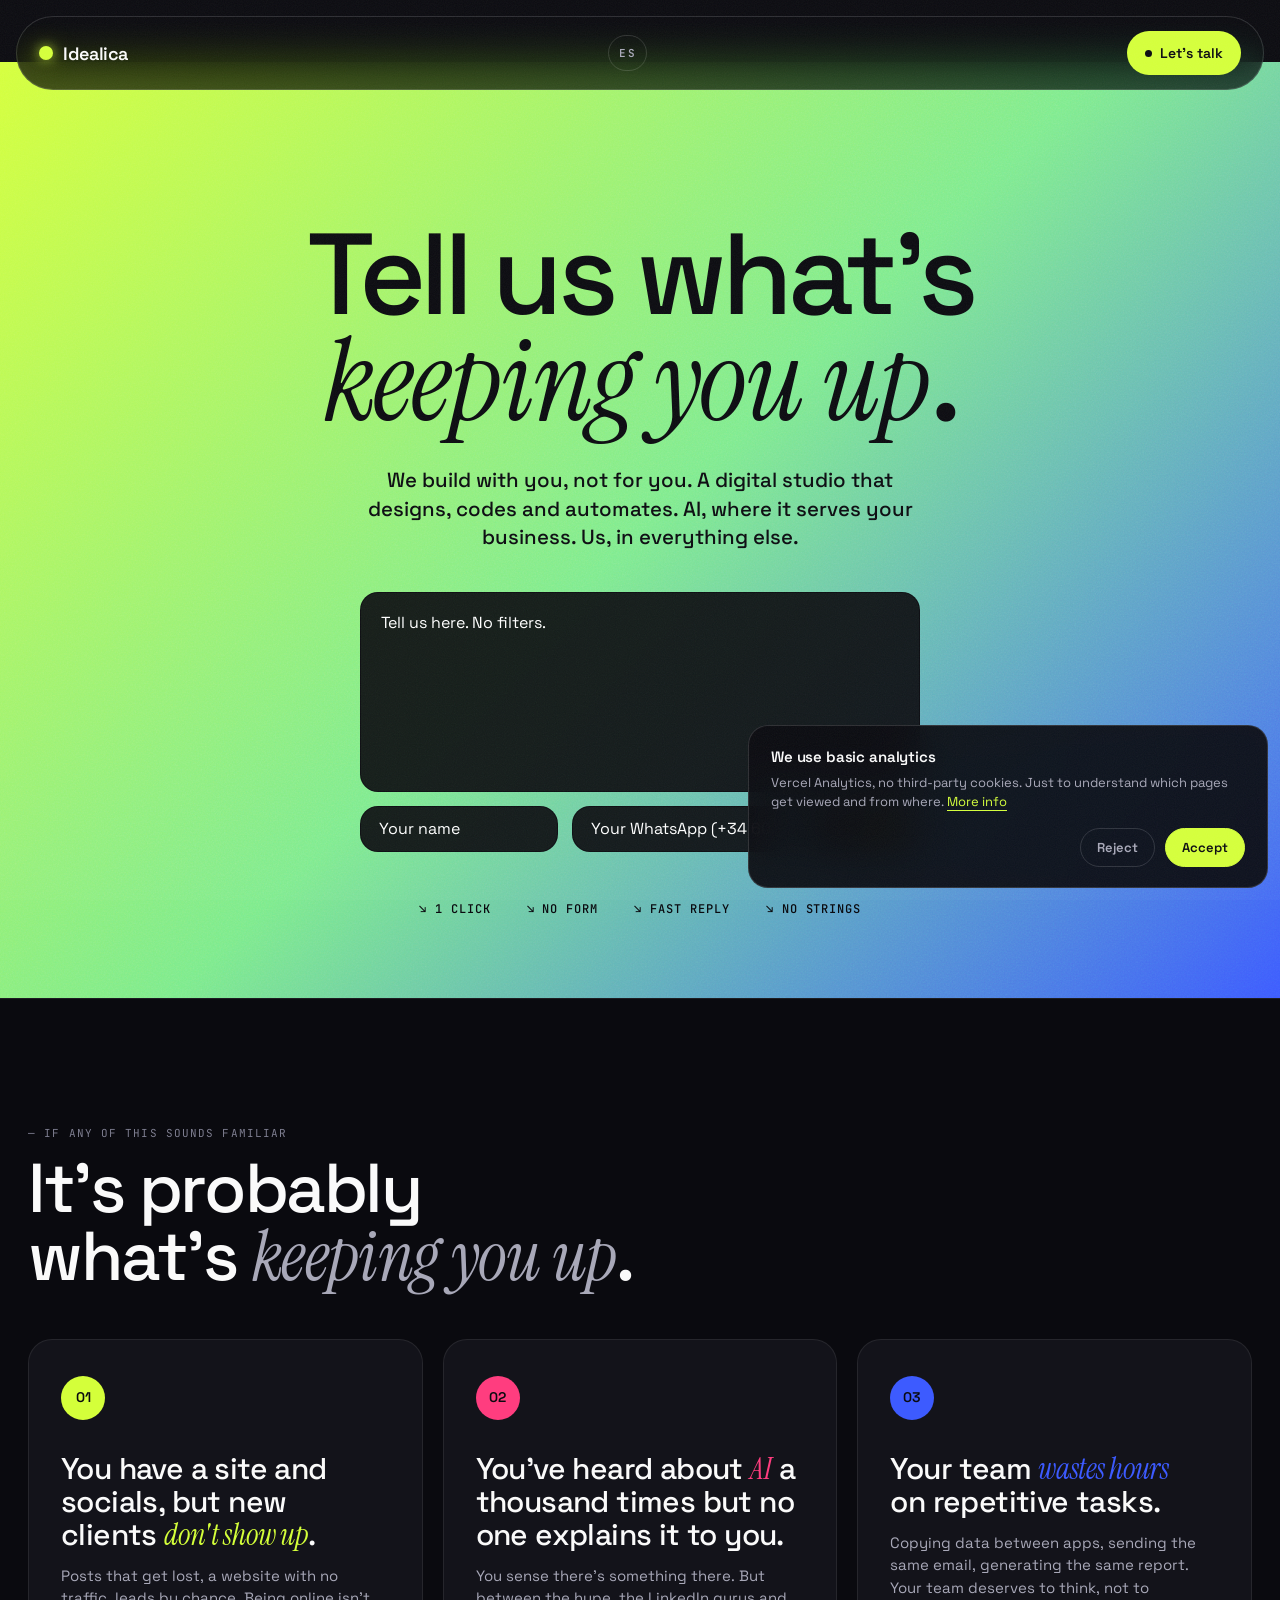
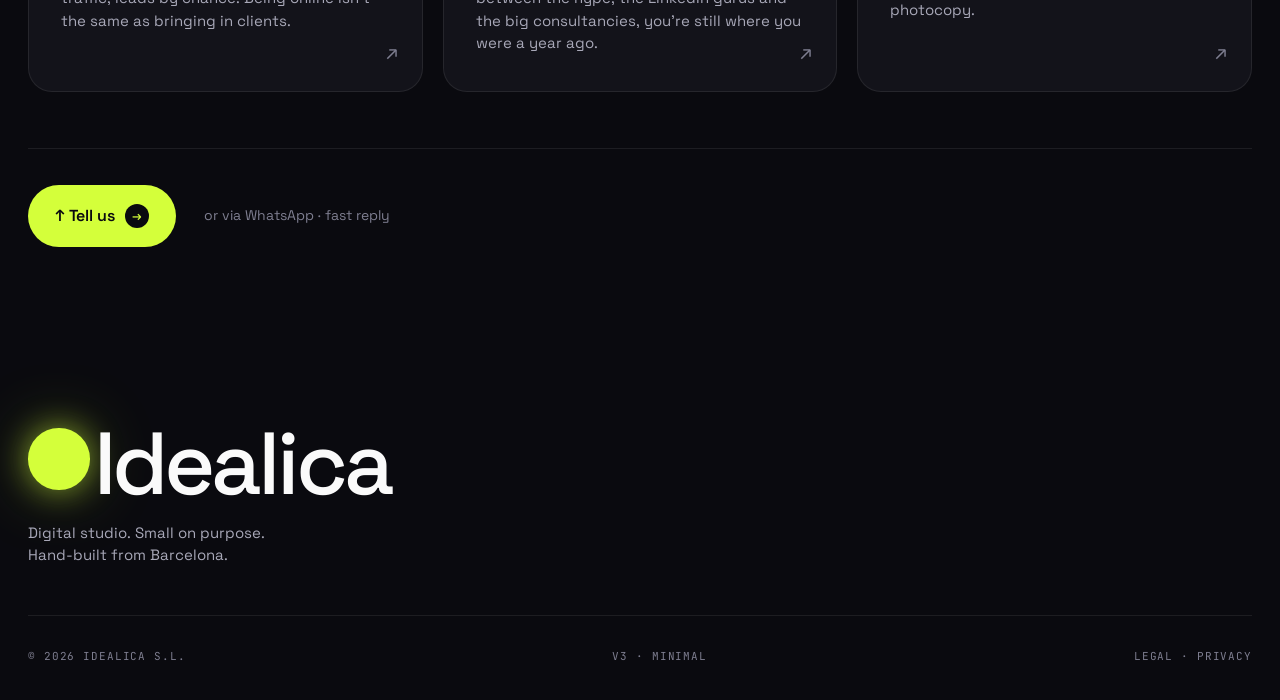
==== index.html @ 9f4d0621 "Pain cards flood with scroll; strip footer to brand only Pains - New IntersectionObserver in main.js" ====
<!doctype html>
<html lang="es">
<head>
<meta charset="utf-8" />
<meta name="viewport" content="width=device-width, initial-scale=1" />
<script>
/* Auto-redirect to /en.html if device language isn't Spanish.
   Respects user choice (localStorage) and ?lang= override. */
(function(){
  try{
    if(new URL(location.href).searchParams.has('lang')) return;
    if(localStorage.getItem('idealica-lang')) return;
    var lang=(navigator.language||'es').slice(0,2).toLowerCase();
    if(lang!=='es') location.replace('/en.html');
  }catch(e){}
})();
</script>
<title>Idealica — Estudio digital en Barcelona</title>
<meta name="description" content="Cuéntanos qué te quita el sueño. Estudio digital en Barcelona. Respuesta rápida, sin compromiso." />
<link rel="canonical" href="https://idealica.vercel.app/" />
<link rel="alternate" hreflang="es" href="https://idealica.vercel.app/" />
<link rel="alternate" hreflang="en" href="https://idealica.vercel.app/en.html" />
<link rel="alternate" hreflang="x-default" href="https://idealica.vercel.app/" />

<!-- Open Graph -->
<meta property="og:title" content="Idealica — Estudio digital en Barcelona" />
<meta property="og:description" content="Cuéntanos qué te quita el sueño. Respuesta rápida, sin compromiso." />
<meta property="og:url" content="https://idealica.vercel.app/" />
<meta property="og:type" content="website" />
<meta property="og:image" content="https://idealica.vercel.app/og.svg" />
<meta property="og:locale" content="es_ES" />
<meta property="og:site_name" content="Idealica" />

<!-- Twitter Card -->
<meta name="twitter:card" content="summary_large_image" />
<meta name="twitter:title" content="Idealica — Estudio digital en Barcelona" />
<meta name="twitter:description" content="Cuéntanos qué te quita el sueño. Respuesta rápida, sin compromiso." />
<meta name="twitter:image" content="https://idealica.vercel.app/og.svg" />

<!-- Structured data -->
<script type="application/ld+json">
{
  "@context": "https://schema.org",
  "@type": ["Organization", "LocalBusiness"],
  "name": "Idealica",
  "url": "https://idealica.vercel.app",
  "email": "hola@idealica.com",
  "logo": "https://idealica.vercel.app/og.svg",
  "image": "https://idealica.vercel.app/og.svg",
  "description": "Estudio digital. Webs, IA y automatización para PYMEs en 2–3 semanas, con precio cerrado.",
  "priceRange": "€€€",
  "address": {
    "@type": "PostalAddress",
    "streetAddress": "C. Verdi 32",
    "addressLocality": "Barcelona",
    "addressRegion": "Catalunya",
    "addressCountry": "ES"
  },
  "areaServed": ["ES", "EU", "Remote"],
  "openingHours": "Mo-Fr 09:00-18:00"
}
</script>

<link rel="preconnect" href="https://fonts.googleapis.com" />
<link rel="preconnect" href="https://fonts.gstatic.com" crossorigin />
<link href="https://fonts.googleapis.com/css2?family=Instrument+Serif:ital@0;1&family=Space+Grotesk:wght@400;500;600;700&family=JetBrains+Mono:wght@400;500&display=swap" rel="stylesheet" />
<link rel="stylesheet" href="styles.css?v=5" />
</head>
<body class="page-min">

<a class="skip-link" href="#contenido">Saltar al contenido</a>

<nav class="nav">
  <div class="nav-inner">
    <a class="brand" href="#"><span class="star"></span>Idealica</a>
    <a class="lang-switch" href="/en.html" hreflang="en" aria-label="Switch to English">EN</a>
    <!-- TODO: replace 34000000000 with your real WhatsApp number (digits only, country code first) -->
    <a class="nav-cta" href="https://wa.me/34000000000?text=Hola%20Idealica%2C%20me%20gustar%C3%ADa%20hablar%20de%20un%20proyecto." target="_blank" rel="noopener"><span class="dot"></span>Hablemos</a>
  </div>
</nav>

<main id="contenido" tabindex="-1">

  <!-- ========= BRIGHT HERO (full viewport, the only thing you need to see) ========= -->
  <section class="final is-hero">
    <div class="final-card">
      <div class="final-inner">
        <div class="hero-stack" data-hero-stack>
          <div class="hero-view form-view" data-view="form">
            <h1>
              Cuéntanos qué<br/>
              te <span class="serif">quita el sueño</span>.
            </h1>
            <p>Construimos contigo, no para ti. Un estudio digital que diseña, programa y automatiza. La IA, donde sirve a tu negocio. Nosotros, en todo lo demás.</p>
            <form class="qa-form hero-form" id="form-cuentanoslo" data-msg-form novalidate>
              <label class="visually-hidden" for="msg-text">Tu mensaje</label>
              <textarea id="msg-text" name="message" rows="5" placeholder="Cuéntanoslo aquí. Sin filtros." required></textarea>
              <div class="qa-form-row">
                <label class="visually-hidden" for="msg-name">Tu nombre</label>
                <input id="msg-name" name="name" type="text" placeholder="Tu nombre" required autocomplete="name" />
                <label class="visually-hidden" for="msg-phone">Tu WhatsApp</label>
                <input id="msg-phone" name="phone" type="tel" placeholder="Tu WhatsApp (+34 600 000 000)" required autocomplete="tel" inputmode="tel" />
                <button type="submit" class="btn btn-primary qa-btn">Enviar<span class="arr">→</span></button>
              </div>
              <p class="qa-form-success" hidden role="status" aria-live="polite"></p>
            </form>
            <div class="final-meta">
              <span>↘ 1 click</span>
              <span>↘ sin formulario</span>
              <span>↘ respuesta rápida</span>
              <span>↘ sin compromiso</span>
            </div>
          </div>

          <div class="hero-view success-view" data-view="success" aria-hidden="true">
            <h1 class="success-h1">
              <span class="success-bang">¡Recibido!</span><br/>
              Estamos en ello.<br/>
              Te contactaremos por <span class="serif">WhatsApp</span>.
            </h1>
            <button type="button" class="btn btn-primary success-btn" data-reset-form>
              Enviar otro problema o idea<span class="arr">→</span>
            </button>
          </div>
        </div>
      </div>
    </div>
  </section>

  <!-- ========= 3 DOLORES (dark, opcional para quien scrollee) ========= -->
  <section class="qa" id="dolores">
    <div class="container">
      <div class="qa-head">
        <span class="qa-eyebrow">Si esto te suena</span>
        <h2 class="qa-title">Probablemente es lo que <span class="serif">te quita el sueño</span>.</h2>
      </div>

      <div class="pains-grid">
        <div class="pain c1">
          <div class="pain-num">01</div>
          <h3>Tienes web y redes, pero los clientes <span class="serif">no aparecen</span>.</h3>
          <p>Posts que se pierden, web sin tráfico, leads por casualidad. Posicionarse no es publicar — es aparecer donde te buscan.</p>
          <span class="arrow-bg" aria-hidden="true">↗</span>
        </div>
        <div class="pain c2">
          <div class="pain-num">02</div>
          <h3>Has oído mil veces lo de la <span class="serif">IA</span> pero nadie te lo explica.</h3>
          <p>Sabes que algo hay ahí. Pero entre el hype, los gurús de LinkedIn y las consultoras grandes, sigues igual que hace un año.</p>
          <span class="arrow-bg" aria-hidden="true">↗</span>
        </div>
        <div class="pain c3">
          <div class="pain-num">03</div>
          <h3>Tu equipo <span class="serif">pierde horas</span> en tareas repetitivas.</h3>
          <p>Copiar datos entre apps, mandar el mismo mail, generar el mismo informe. Tu equipo merece pensar, no fotocopiar.</p>
          <span class="arrow-bg" aria-hidden="true">↗</span>
        </div>
      </div>

      <div class="qa-foot">
        <a href="#form-cuentanoslo" class="btn btn-primary qa-btn">↑ Cuéntanoslo<span class="arr">→</span></a>
        <span class="qa-note">o por WhatsApp · respuesta rápida</span>
      </div>
    </div>
  </section>

</main>

<footer>
  <div class="container">
    <div class="footer-min">
      <div class="footer-brand-block">
        <div class="foot-brand"><span class="star"></span>Idealica</div>
        <p class="foot-tag">Estudio digital. Pequeño a propósito. Hecho a mano desde Barcelona.</p>
      </div>
    </div>
    <div class="foot-bot">
      <span>© 2026 Idealica S.L.</span>
      <span>v3 · minimal</span>
      <span><a href="#" style="color:inherit">Aviso legal</a> · <a href="#" style="color:inherit">Privacidad</a></span>
    </div>
  </div>
</footer>

<div class="cookie-banner" data-cookie-banner role="dialog" aria-labelledby="cookie-title" aria-describedby="cookie-desc" hidden>
  <div class="cookie-inner">
    <p id="cookie-title" class="cookie-title">Usamos analíticas básicas</p>
    <p id="cookie-desc" class="cookie-desc">Vercel Analytics, sin cookies de terceros. Solo para entender qué páginas se ven y desde dónde. <a href="#" data-cookie-more>Más info</a></p>
    <div class="cookie-actions">
      <button type="button" class="btn-cookie ghost" data-cookie-reject>Rechazar</button>
      <button type="button" class="btn-cookie primary" data-cookie-accept>Aceptar</button>
    </div>
  </div>
</div>

<script defer src="/_vercel/insights/script.js" data-analytics></script>
<script defer src="main.js?v=4"></script>
</body>
</html>
---- styles.css ----
:root{
  --bg:#0A0A0F;
  --bg-2:#13131A;
  --bg-3:#1B1B26;
  --ink:#FAFAFA;
  --ink-2:#A8A8B8;
  --ink-3:#7E7E90;
  --line:rgba(255,255,255,.08);
  --line-2:rgba(255,255,255,.14);
  --lime:#D4FF3A;
  --magenta:#FF3D7F;
  --cobalt:#3D5BFF;
  --orange:#FF6B1A;
  --violet:#9B5DFF;
}
*{box-sizing:border-box}
html,body{margin:0;padding:0}
html{scroll-behavior:smooth;scroll-padding-top:90px}
body{
  background:var(--bg);color:var(--ink);
  font-family:'Space Grotesk',system-ui,sans-serif;
  font-size:17px;line-height:1.5;
  -webkit-font-smoothing:antialiased;
  overflow-x:hidden;
  cursor:default;
}
body::before{
  content:"";position:fixed;inset:0;pointer-events:none;z-index:1000;opacity:.06;mix-blend-mode:screen;
  background-image:url("data:image/svg+xml;utf8,<svg xmlns='http://www.w3.org/2000/svg' width='220' height='220'><filter id='n'><feTurbulence type='fractalNoise' baseFrequency='0.9' numOctaves='2' stitchTiles='stitch'/></filter><rect width='100%25' height='100%25' filter='url(%23n)'/></svg>");
}
h1,h2,h3,h4{font-family:'Space Grotesk',sans-serif;font-weight:500;letter-spacing:-0.035em;margin:0;line-height:.92}
.serif{font-family:'Instrument Serif',serif;font-style:italic;font-weight:400;letter-spacing:-0.01em}
p{margin:0}
a{color:inherit;text-decoration:none}
a,button,summary{cursor:pointer;touch-action:manipulation}
:focus-visible{outline:2px solid var(--lime);outline-offset:3px}
.final :focus-visible{outline-color:var(--bg)}
[tabindex="-1"]:focus{outline:none}
.skip-link{position:fixed;left:16px;top:-100px;z-index:1001;background:var(--lime);color:var(--bg);padding:12px 18px;border-radius:999px;font-size:14px;font-weight:600;transition:top .2s ease}
.skip-link:focus{top:16px}
.mono{font-family:'JetBrains Mono',monospace;font-size:11px;letter-spacing:.08em;text-transform:uppercase;color:var(--ink-3)}
.container{max-width:1340px;margin:0 auto;padding:0 28px;position:relative;z-index:2}

/* cursor blob */
.blob{position:fixed;pointer-events:none;z-index:0;border-radius:50%;filter:blur(80px);opacity:.55;mix-blend-mode:screen}
.blob-1{width:560px;height:560px;background:var(--magenta);top:-200px;left:-150px;animation:float1 18s ease-in-out infinite}
.blob-2{width:480px;height:480px;background:var(--cobalt);top:30%;right:-180px;animation:float2 22s ease-in-out infinite}
.blob-3{width:420px;height:420px;background:var(--violet);bottom:-150px;left:30%;animation:float3 26s ease-in-out infinite}
@keyframes float1{0%,100%{transform:translate(0,0) scale(1)}50%{transform:translate(80px,40px) scale(1.15)}}
@keyframes float2{0%,100%{transform:translate(0,0) scale(1)}50%{transform:translate(-60px,80px) scale(1.1)}}
@keyframes float3{0%,100%{transform:translate(0,0) scale(1)}50%{transform:translate(40px,-60px) scale(1.2)}}

/* nav */
.nav{position:sticky;top:16px;z-index:50;margin:0 16px}
.nav-inner{
  display:flex;align-items:center;justify-content:space-between;
  padding:14px 22px;
  background:rgba(10,10,15,.7);
  backdrop-filter:blur(20px) saturate(160%);
  -webkit-backdrop-filter:blur(20px) saturate(160%);
  border:1px solid var(--line-2);
  border-radius:999px;
  max-width:1340px;margin:0 auto;
}
.brand{display:flex;align-items:center;gap:10px;font-size:18px;font-weight:600;letter-spacing:-0.02em}
.brand .star{
  display:inline-block;width:14px;height:14px;
  background:var(--lime);border-radius:50%;
  box-shadow:0 0 12px rgba(212,255,58,.65),0 0 24px rgba(212,255,58,.35);
}
@keyframes spin{to{transform:rotate(360deg)}}
.nav-links{display:flex;gap:6px;align-items:center}
.nav-links a{font-size:14px;color:var(--ink-2);padding:8px 14px;border-radius:999px;transition:.2s}
.nav-links a:hover{background:var(--bg-3);color:var(--ink)}
.nav-cta{display:inline-flex;align-items:center;gap:8px;background:var(--lime);color:var(--bg);padding:10px 18px;min-height:44px;border-radius:999px;font-size:14px;font-weight:600;transition:.2s}
.nav-cta:hover{background:var(--ink);color:var(--bg);transform:translateX(2px)}
.nav-cta .dot{width:7px;height:7px;background:var(--bg);border-radius:50%}

/* btn */
.btn{display:inline-flex;align-items:center;gap:10px;padding:18px 28px;border-radius:999px;font-size:15px;font-weight:600;transition:.25s;cursor:pointer;border:1px solid transparent;font-family:inherit}
.btn-primary{background:var(--lime);color:var(--bg)}
.btn-primary:hover{background:var(--ink);transform:translateY(-2px)}
.btn-ghost{border-color:var(--line-2);color:var(--ink);background:transparent}
.btn-ghost:hover{border-color:var(--ink);background:rgba(255,255,255,.04)}
.btn .arr{display:inline-flex;width:24px;height:24px;border-radius:50%;background:var(--bg);color:var(--lime);align-items:center;justify-content:center;font-size:12px;transition:.25s}
.btn-primary:hover .arr{background:var(--lime);color:var(--bg);transform:rotate(-45deg)}
.btn-ghost .arr{background:var(--ink);color:var(--bg)}

/* hero */
.hero{padding:80px 0 60px;position:relative}
.hero-top{display:flex;justify-content:space-between;align-items:center;margin-bottom:48px;flex-wrap:wrap;gap:16px}
.status{display:inline-flex;align-items:center;gap:10px;padding:8px 14px;background:rgba(212,255,58,.08);border:1px solid rgba(212,255,58,.25);border-radius:999px;font-family:'JetBrains Mono',monospace;font-size:11px;letter-spacing:.06em;text-transform:uppercase;color:var(--lime)}
.status .live{width:6px;height:6px;background:var(--lime);border-radius:50%;box-shadow:0 0 0 0 rgba(212,255,58,.7);animation:pulse 1.6s infinite}
@keyframes pulse{0%,100%{box-shadow:0 0 0 0 rgba(212,255,58,.7)}70%{box-shadow:0 0 0 10px rgba(212,255,58,0)}}

.h1{font-size:clamp(56px,11vw,180px);line-height:.86;letter-spacing:-0.045em;font-weight:500;text-wrap:balance}
.h1 .serif{color:var(--ink-2);font-weight:400}
.h1 .word{display:inline-block;position:relative}
.h1 .word.lime{color:var(--lime)}
.h1 .word.mag{color:var(--magenta)}
.h1 .pill-word{
  display:inline-flex;align-items:center;
  background:var(--lime);color:var(--bg);
  border-radius:999px;
  padding:.05em .35em .12em;
  vertical-align:baseline;
  font-style:normal;
  transform:rotate(-2deg);
  transition:transform .3s;
}
.h1 .pill-word:hover{transform:rotate(2deg) scale(1.04)}
.h1 .chip-word{
  display:inline-flex;align-items:center;gap:.18em;
  background:var(--bg-3);
  border:1px solid var(--line-2);
  border-radius:999px;
  padding:.05em .4em .12em;
  vertical-align:baseline;
  font-style:normal;
}
.h1 .chip-word .av{
  display:inline-block;width:.5em;height:.5em;border-radius:50%;
  background:linear-gradient(45deg,var(--magenta),var(--orange));
}

.hero-foot{
  display:grid;grid-template-columns:1.3fr 1fr 1fr;gap:48px;
  margin-top:60px;padding-top:32px;border-top:1px solid var(--line);
  align-items:start;
}
.hero-sub{font-size:19px;color:var(--ink-2);line-height:1.45;max-width:46ch;text-wrap:pretty}
.hero-sub b{color:var(--ink);font-weight:500}
.hero-cta{display:flex;gap:12px;flex-wrap:wrap;align-self:start}
.hero-stat .num{font-size:54px;font-weight:500;letter-spacing:-0.04em;line-height:1}
.hero-stat .num span.serif{color:var(--magenta)}
.hero-stat .lbl{margin-top:8px;font-size:13px;color:var(--ink-3);max-width:22ch;line-height:1.4}

/* marquee */
.marquee{
  border-top:1px solid var(--line);border-bottom:1px solid var(--line);
  padding:24px 0;overflow:hidden;
  background:var(--bg);position:relative;
}
.marquee-track{
  display:flex;gap:48px;animation:scroll 40s linear infinite;width:max-content;
  font-size:48px;font-weight:500;letter-spacing:-0.03em;
}
.marquee-track span{display:inline-flex;align-items:center;gap:48px;white-space:nowrap}
.marquee-track .star-mini{display:inline-block;width:24px;height:24px;background:var(--lime);border-radius:50%;flex-shrink:0;animation:spin 4s linear infinite}
.marquee-track .serif{color:var(--ink-2)}
.marquee-track .lime{color:var(--lime)}
.marquee-track .mag{color:var(--magenta)}
.marquee-track .cob{color:var(--cobalt)}
@keyframes scroll{to{transform:translateX(-50%)}}

/* sections */
section{padding:120px 0;position:relative}
.sec-head{display:flex;justify-content:space-between;align-items:flex-end;gap:40px;margin-bottom:64px;flex-wrap:wrap}
.sec-eyebrow{display:flex;align-items:center;gap:10px;font-family:'JetBrains Mono',monospace;font-size:11px;letter-spacing:.1em;text-transform:uppercase;color:var(--ink-3);margin-bottom:18px}
.sec-eyebrow::before{content:"";width:24px;height:1px;background:var(--lime)}
.sec-title{font-size:clamp(40px,5.6vw,84px);line-height:.96;letter-spacing:-0.035em;font-weight:500;max-width:18ch;text-wrap:balance}
.sec-title .serif{color:var(--ink-2)}
.sec-title .lime{color:var(--lime)}
.sec-title .mag{color:var(--magenta)}
.sec-num{font-family:'JetBrains Mono',monospace;font-size:11px;letter-spacing:.1em;text-transform:uppercase;color:var(--ink-3);white-space:nowrap}

/* pains */
.pains-grid{display:grid;grid-template-columns:repeat(3,1fr);gap:20px}
.pain{
  position:relative;padding:36px 32px;border-radius:24px;
  background:var(--bg-2);border:1px solid var(--line);
  overflow:hidden;transition:transform .35s ease, border-color .3s;
}
.pain:hover{transform:translateY(-6px);border-color:var(--line-2)}
.pain::before{
  content:"";position:absolute;inset:-1px;border-radius:24px;
  background:linear-gradient(135deg,transparent 50%,var(--c,var(--lime)) 200%);
  opacity:0;transition:opacity .3s;pointer-events:none;
  -webkit-mask:linear-gradient(#000 0 0) content-box,linear-gradient(#000 0 0);
  -webkit-mask-composite:xor;mask-composite:exclude;
  padding:1px;
}
.pain:hover::before{opacity:.6}
.pain.c1{--c:var(--lime)}
.pain.c2{--c:var(--magenta)}
.pain.c3{--c:var(--cobalt)}
.pain .pain-num{
  display:inline-flex;align-items:center;justify-content:center;
  width:44px;height:44px;border-radius:50%;
  background:var(--c,var(--lime));color:var(--bg);
  font-weight:600;font-size:14px;
  margin-bottom:32px;
}
.pain h3{font-size:30px;line-height:1.1;font-weight:500;letter-spacing:-0.02em;margin-bottom:14px;text-wrap:balance}
.pain h3 .serif{color:var(--c,var(--lime))}
.pain p{color:var(--ink-2);font-size:15px;line-height:1.5}
.pain .arrow-bg{position:absolute;bottom:24px;right:24px;font-size:20px;color:var(--ink-3);transition:.3s}
.pain:hover .arrow-bg{color:var(--c,var(--lime));transform:translate(4px,-4px)}

/* services */
.svc-list{display:flex;flex-direction:column;gap:0;border-top:1px solid var(--line);border-radius:0}
.svc{
  display:grid;grid-template-columns:80px 1fr 1.2fr auto;gap:40px;
  align-items:center;padding:36px 8px;
  border-bottom:1px solid var(--line);
  position:relative;cursor:pointer;
  transition:padding .35s ease;
}
.svc::before{
  content:"";position:absolute;inset:0;background:var(--c);
  opacity:0;transition:opacity .35s ease;pointer-events:none;border-radius:0;
  z-index:-1;
}
.svc.c1{--c:rgba(212,255,58,.06)}
.svc.c2{--c:rgba(255,61,127,.06)}
.svc.c3{--c:rgba(61,91,255,.06)}
.svc:hover{padding-left:24px;padding-right:24px}
.svc:hover::before{opacity:1}
.svc:hover .svc-cta{background:var(--cAcc);color:var(--bg);border-color:var(--cAcc)}
.svc.c1{--cAcc:var(--lime)}
.svc.c2{--cAcc:var(--magenta)}
.svc.c3{--cAcc:var(--cobalt)}
.svc-num{font-family:'JetBrains Mono',monospace;font-size:13px;color:var(--ink-3);letter-spacing:.06em}
.svc-title h3{font-size:36px;line-height:1.05;font-weight:500;letter-spacing:-0.025em;margin-bottom:8px}
.svc-title h3 .serif{color:var(--cAcc)}
.svc-title .tag{font-family:'JetBrains Mono',monospace;font-size:11px;color:var(--ink-3);letter-spacing:.1em;text-transform:uppercase}
.svc-desc{color:var(--ink-2);font-size:15.5px;line-height:1.5}
.svc-desc .price{display:block;margin-top:10px;font-family:'JetBrains Mono',monospace;font-size:12px;color:var(--ink-3);letter-spacing:.04em;text-transform:uppercase}
.svc-desc .price b{color:var(--cAcc);font-weight:500;font-size:14px}
.svc-cta{
  display:inline-flex;align-items:center;gap:10px;
  padding:14px 20px;border-radius:999px;
  border:1px solid var(--line-2);font-size:14px;font-weight:500;
  white-space:nowrap;transition:.25s;
}
.svc-cta .arr{display:inline-flex;width:22px;height:22px;border-radius:50%;background:var(--ink);color:var(--bg);align-items:center;justify-content:center;font-size:11px;transition:.25s}
.svc:hover .svc-cta .arr{transform:rotate(-45deg);background:var(--bg);color:var(--cAcc)}

/* process */
.process{background:var(--bg-2);border-top:1px solid var(--line);border-bottom:1px solid var(--line);overflow:hidden}
.steps{display:grid;grid-template-columns:repeat(4,1fr);gap:0;border-top:1px solid var(--line);border-bottom:1px solid var(--line)}
.step{
  padding:40px 28px 36px;
  border-right:1px solid var(--line);
  position:relative;
  transition:background .3s;
}
.step:last-child{border-right:0}
.step:hover{background:var(--bg-3)}
.step-num{
  display:inline-flex;align-items:center;justify-content:center;
  width:56px;height:56px;border-radius:50%;
  background:var(--bg);border:1px solid var(--line-2);
  color:var(--ink);font-family:'Instrument Serif',serif;font-style:italic;font-size:28px;
  margin-bottom:36px;transition:.3s;
}
.step:hover .step-num{background:var(--c);color:var(--bg);border-color:var(--c);transform:scale(1.08) rotate(-6deg)}
.step.s1{--c:var(--lime)}
.step.s2{--c:var(--magenta)}
.step.s3{--c:var(--cobalt)}
.step.s4{--c:var(--orange)}
.step h4{font-size:24px;line-height:1.1;font-weight:500;letter-spacing:-0.02em;margin-bottom:10px}
.step p{font-size:14.5px;color:var(--ink-2);line-height:1.5}
.step .when{margin-top:18px;display:inline-block;padding:5px 10px;border:1px solid var(--line-2);border-radius:999px;font-family:'JetBrains Mono',monospace;font-size:10px;letter-spacing:.08em;text-transform:uppercase;color:var(--c);border-color:var(--c)}

/* manifesto */
.manifesto-grid{display:grid;grid-template-columns:1fr 1.2fr;gap:60px;align-items:start}
.mf-aside{position:sticky;top:120px}
.mf-quote{
  border:1px solid var(--line);border-radius:24px;padding:40px;
  background:linear-gradient(135deg,rgba(212,255,58,.04),rgba(155,93,255,.04));
}
.mf-quote .big{font-family:'Instrument Serif',serif;font-style:italic;font-size:120px;line-height:.5;color:var(--lime);display:block;margin-bottom:30px}
.mf-quote p{font-family:'Instrument Serif',serif;font-style:italic;font-size:24px;line-height:1.35;color:var(--ink);margin-bottom:18px;text-wrap:balance}
.mf-quote .sig{margin-top:24px;font-family:'JetBrains Mono',monospace;font-size:11px;color:var(--ink-3);text-transform:uppercase;letter-spacing:.1em;font-style:normal}

.mf-list{display:flex;flex-direction:column;gap:0}
.mf-item{
  display:grid;grid-template-columns:auto 1fr auto;gap:24px;
  align-items:baseline;padding:26px 0;
  border-bottom:1px solid var(--line);
}
.mf-item:first-child{border-top:1px solid var(--line)}
.mf-item .mf-num{font-family:'JetBrains Mono',monospace;font-size:13px;color:var(--ink-3);letter-spacing:.06em}
.mf-item p{font-size:26px;line-height:1.2;font-weight:500;letter-spacing:-0.02em;text-wrap:balance}
.mf-item p .serif{color:var(--c)}
.mf-item.c1{--c:var(--lime)}
.mf-item.c2{--c:var(--magenta)}
.mf-item.c3{--c:var(--cobalt)}
.mf-item.c4{--c:var(--orange)}
.mf-item.c5{--c:var(--violet)}
.mf-item .mf-tag{font-family:'JetBrains Mono',monospace;font-size:10px;color:var(--c);letter-spacing:.1em;text-transform:uppercase;padding:5px 10px;border:1px solid var(--c);border-radius:999px;align-self:start;white-space:nowrap}

/* faq */
.faq-grid{display:grid;grid-template-columns:.7fr 1.3fr;gap:80px;align-items:start}
.faq-aside{position:sticky;top:120px}
.faq-aside p{margin-top:18px;color:var(--ink-2);font-size:16px;line-height:1.5}
.faq-aside p a{color:var(--lime);border-bottom:1px solid var(--lime);padding-bottom:1px}
details.q{border-top:1px solid var(--line);padding:22px 0;cursor:pointer;transition:padding-left .25s}
details.q:hover{padding-left:8px}
details.q:last-child{border-bottom:1px solid var(--line)}
details.q summary{
  list-style:none;display:flex;justify-content:space-between;align-items:center;gap:24px;
  font-size:22px;font-weight:500;letter-spacing:-0.015em;line-height:1.25;
}
details.q summary::-webkit-details-marker{display:none}
details.q summary::after{
  content:"";width:32px;height:32px;border-radius:50%;border:1px solid var(--line-2);
  background:url("data:image/svg+xml;utf8,<svg xmlns='http://www.w3.org/2000/svg' viewBox='0 0 16 16' fill='none' stroke='%23FAFAFA' stroke-width='1.5' stroke-linecap='round'><path d='M4 8h8M8 4v8'/></svg>") center/14px no-repeat;
  flex-shrink:0;transition:.3s;
}
details.q[open] summary::after{
  background-color:var(--lime);
  background-image:url("data:image/svg+xml;utf8,<svg xmlns='http://www.w3.org/2000/svg' viewBox='0 0 16 16' fill='none' stroke='%230A0A0F' stroke-width='2' stroke-linecap='round'><path d='M4 8h8'/></svg>");
  border-color:var(--lime);transform:rotate(180deg);
}
details.q .a{margin-top:14px;color:var(--ink-2);max-width:680px;font-size:16px;line-height:1.6}
details.q .a strong{color:var(--ink);font-weight:500}

/* final cta */
.final{
  padding:0;
  position:relative;
}
.final-card{
  margin:0 16px 16px;
  background:linear-gradient(135deg,var(--lime) 0%,#7DEB8C 50%,var(--cobalt) 100%);
  border-radius:36px;
  padding:120px 60px;
  position:relative;overflow:hidden;
  color:var(--bg);
}
.final-card::before{
  content:"";position:absolute;inset:0;
  background:url("data:image/svg+xml;utf8,<svg xmlns='http://www.w3.org/2000/svg' width='220' height='220'><filter id='n'><feTurbulence type='fractalNoise' baseFrequency='0.65' numOctaves='2' stitchTiles='stitch'/></filter><rect width='100%25' height='100%25' filter='url(%23n)' opacity='0.18'/></svg>");
  mix-blend-mode:overlay;pointer-events:none;
}
.final-inner{text-align:center;max-width:1000px;margin:0 auto;position:relative}
.final-eyebrow{display:inline-flex;align-items:center;gap:10px;padding:8px 16px;background:rgba(10,10,15,.12);border:1px solid rgba(10,10,15,.25);border-radius:999px;font-family:'JetBrains Mono',monospace;font-size:11px;letter-spacing:.08em;text-transform:uppercase;margin-bottom:32px}
.final h2{font-size:clamp(48px,8vw,128px);line-height:.92;letter-spacing:-0.045em;font-weight:500}
.final h2 .serif{color:var(--bg)}
.final p{margin:32px auto 44px;font-size:20px;max-width:560px;line-height:1.4;font-weight:500}
.final .btn-primary{background:var(--bg);color:var(--lime);font-size:17px;padding:22px 32px}
.final .btn-primary .arr{background:var(--lime);color:var(--bg)}
.final .btn-primary:hover{background:rgba(10,10,15,.85)}
.final-meta{margin-top:56px;display:flex;justify-content:center;gap:36px;flex-wrap:wrap;font-family:'JetBrains Mono',monospace;font-size:12px;letter-spacing:.08em;text-transform:uppercase;font-weight:500}

/* footer */
footer{padding:80px 0 36px;background:var(--bg)}
.foot-top{
  display:grid;grid-template-columns:1.4fr 1fr 1fr 1fr;gap:48px;align-items:start;
  padding-bottom:60px;border-bottom:1px solid var(--line);
}
.foot-brand{font-size:88px;line-height:.85;letter-spacing:-0.045em;font-weight:500}
.foot-brand .star{display:inline-block;width:.7em;height:.7em;background:var(--lime);border-radius:50%;box-shadow:0 0 .35em rgba(212,255,58,.55),0 0 .8em rgba(212,255,58,.3);animation:spin 6s linear infinite;vertical-align:.05em;margin-right:.05em}
.foot-tag{margin-top:20px;color:var(--ink-2);font-size:15px;line-height:1.5;max-width:280px}
.foot-col h5{font-family:'JetBrains Mono',monospace;font-size:11px;letter-spacing:.1em;text-transform:uppercase;color:var(--ink-3);font-weight:500;margin-bottom:18px}
.foot-col a,.foot-col p{display:block;color:var(--ink);font-size:15px;padding:8px 0}
.foot-col a:hover{color:var(--lime)}
.foot-bot{margin-top:32px;display:flex;justify-content:space-between;font-family:'JetBrains Mono',monospace;font-size:11px;letter-spacing:.08em;text-transform:uppercase;color:var(--ink-3);flex-wrap:wrap;gap:16px}

@media (max-width:1100px){
  .hero-foot{grid-template-columns:1fr;gap:32px}
  .pains-grid{grid-template-columns:1fr}
  .svc{grid-template-columns:60px 1fr;gap:18px}
  .svc-desc{grid-column:1/-1}
  .svc-cta{grid-column:1/-1;justify-self:start}
  .steps{grid-template-columns:1fr 1fr}
  .step:nth-child(2){border-right:0}
  .step:nth-child(1),.step:nth-child(2){border-bottom:1px solid var(--line)}
  .manifesto-grid,.faq-grid,.foot-top{grid-template-columns:1fr;gap:48px}
  .nav-links{display:none}
  section{padding:80px 0}
  .mf-item{grid-template-columns:auto 1fr;gap:14px}
  .mf-item .mf-tag{display:none}
  .mf-item p{font-size:22px}
}
@media (max-width:560px){
  .nav{margin:0 8px}
  .nav-inner{padding:10px 14px}
  .container{padding:0 18px}
  .hero{padding:48px 0 40px}
  .marquee-track{font-size:32px}
  .steps{grid-template-columns:1fr}
  .step{border-right:0;border-bottom:1px solid var(--line)}
  .final-card{margin:0 8px 8px;padding:80px 24px;border-radius:24px}
  .foot-brand{font-size:64px}
  .foot-top{grid-template-columns:1fr 1fr}
}

@media (prefers-reduced-motion: reduce){
  html{scroll-behavior:auto}
  *,*::before,*::after{
    animation-duration:.001ms !important;
    animation-iteration-count:1 !important;
    transition-duration:.001ms !important;
  }
  .blob{animation:none}
  .marquee-track{animation:none;transform:none}
}

/* ============================================================
   v2 — bolder, more impactful (keeps the vivid brand palette)
   Inspired by Kinetic Brutalism + Kinetic Typography + Hero-Centric
   ============================================================ */

/* HERO — oversize H1, glow on accent words, conic halo, staggered entrance */
.h1{font-size:clamp(64px,13.5vw,220px);letter-spacing:-0.055em;font-weight:600}
.h1 .word.lime{color:var(--lime);text-shadow:0 0 60px rgba(212,255,58,.28)}
.h1 .word.mag{color:var(--magenta);text-shadow:0 0 60px rgba(255,61,127,.32)}

/* Kinetic gradient text — applied to a key hero word */
.kin{
  background-image:linear-gradient(90deg,var(--lime),var(--magenta),var(--orange),var(--cobalt),var(--violet),var(--lime));
  background-size:300% 100%;
  -webkit-background-clip:text;background-clip:text;
  -webkit-text-fill-color:transparent;color:transparent;
  text-shadow:none;
  animation:kin 6s linear infinite;
}
@keyframes kin{to{background-position:300% 0}}

/* Conic halo behind the hero */
.hero{position:relative;overflow:hidden}
.hero::after{
  content:"";position:absolute;width:min(880px,90vw);aspect-ratio:1/1;
  top:-12%;right:-12%;border-radius:50%;
  background:conic-gradient(from 0deg,var(--magenta),var(--cobalt),var(--violet),var(--orange),var(--lime),var(--magenta));
  filter:blur(120px);opacity:.28;z-index:0;
  animation:halo 28s linear infinite;pointer-events:none;
}
@keyframes halo{to{transform:rotate(360deg)}}

/* Staggered hero entrance */
@keyframes rise{from{opacity:0;transform:translateY(28px)}to{opacity:1;transform:none}}
.hero-top,.h1,.hero-foot>*{animation:rise .8s cubic-bezier(.2,.7,.2,1) both}
.h1{animation-delay:.08s}
.hero-foot>*:nth-child(1){animation-delay:.22s}
.hero-foot>*:nth-child(2){animation-delay:.34s}
.hero-foot>*:nth-child(3){animation-delay:.46s}

/* Section titles — bigger */
.sec-title{font-size:clamp(48px,7vw,108px);letter-spacing:-0.04em;font-weight:600}

/* PAINS — full card-flood inversion on hover */
.pain{position:relative;overflow:hidden;isolation:isolate}
.pain>*{position:relative;z-index:1;transition:color .35s ease}
.pain::after{
  content:"";position:absolute;inset:0;background:var(--c,var(--lime));
  transform:translateY(101%);transition:transform .5s cubic-bezier(.65,.05,.36,1);
  z-index:0;pointer-events:none;
}
.pain:hover::after{transform:translateY(0)}
.pain:hover{border-color:var(--c)}
.pain:hover h3,.pain:hover p,.pain:hover .arrow-bg,.pain:hover h3 .serif{color:var(--bg)}
.pain:hover .pain-num{background:var(--bg);color:var(--c);transition:background .3s,color .3s}
/* c3 (cobalt) needs LIGHT text on the flood for AA contrast */
.pain.c3:hover h3,.pain.c3:hover p,.pain.c3:hover .arrow-bg,.pain.c3:hover h3 .serif{color:var(--ink)}
.pain.c3:hover .pain-num{background:var(--ink);color:var(--bg)}

/* SERVICES — slide-in full-row flood + text inversion */
.svc{overflow:hidden;isolation:isolate}
.svc::before{
  content:"";position:absolute;inset:0;background:var(--cAcc);
  transform:translateX(-101%);transition:transform .55s cubic-bezier(.65,.05,.36,1);
  opacity:1;z-index:-1;pointer-events:none;border-radius:0;
}
.svc:hover::before{transform:translateX(0);opacity:1}
.svc>*{transition:color .3s ease}
.svc:hover .svc-num,.svc:hover .svc-title .tag,.svc:hover .svc-desc,.svc:hover .svc-desc .price,.svc:hover .svc-title h3,.svc:hover .svc-title h3 .serif,.svc:hover .svc-desc .price b{color:var(--bg)}
.svc:hover .svc-cta{background:var(--bg);color:var(--cAcc);border-color:var(--bg)}
.svc:hover .svc-cta .arr{background:var(--cAcc);color:var(--bg)}
/* c3 svc — invert to LIGHT text */
.svc.c3:hover .svc-num,.svc.c3:hover .svc-title .tag,.svc.c3:hover .svc-desc,.svc.c3:hover .svc-desc .price,.svc.c3:hover .svc-title h3,.svc.c3:hover .svc-title h3 .serif,.svc.c3:hover .svc-desc .price b{color:var(--ink)}
.svc.c3:hover .svc-cta{background:var(--ink);color:var(--bg);border-color:var(--ink)}
.svc.c3:hover .svc-cta .arr{background:var(--bg);color:var(--ink)}
.svc-title h3{font-size:clamp(28px,3.4vw,44px)}

/* PROCESS — dotted timeline connector + bigger numbers */
.steps{position:relative}
.steps::before{
  content:"";position:absolute;left:28px;right:28px;top:68px;height:2px;
  background-image:linear-gradient(90deg,var(--line-2) 50%,transparent 50%);
  background-size:14px 2px;background-repeat:repeat-x;
  z-index:0;pointer-events:none;
}
.step{position:relative;z-index:1}
.step-num{width:64px;height:64px;font-size:32px}

/* MANIFESTO items bigger */
.mf-item p{font-size:30px}

/* MARQUEE — pause on hover + 2nd alt row reversed */
.marquee-track{font-size:clamp(36px,5.4vw,64px);gap:56px}
.marquee:hover .marquee-track{animation-play-state:paused}
.marquee.alt{border-top:0}
.marquee.alt .marquee-track{
  animation:scroll-rev 50s linear infinite;
  font-size:clamp(28px,4vw,48px);
}
@keyframes scroll-rev{from{transform:translateX(-50%)}to{transform:translateX(0)}}

/* FINAL CTA — bigger headline */
.final h2{font-size:clamp(56px,9vw,148px)}

/* Mobile overrides for the new v2 scale */
@media (max-width:1100px){
  .steps::before{display:none}
  .sec-title{font-size:clamp(40px,7vw,72px)}
  .mf-item p{font-size:24px}
  .h1{font-size:clamp(56px,12vw,140px);letter-spacing:-0.05em}
}
@media (max-width:560px){
  .marquee-track{font-size:32px}
  .marquee.alt .marquee-track{font-size:24px}
  .step-num{width:56px;height:56px;font-size:28px}
  .h1{font-size:clamp(44px,12vw,72px)}
  .final h2{font-size:clamp(40px,11vw,72px)}
  .hero::after{opacity:.18}
}

/* Reduced-motion safety net for v2 effects */
@media (prefers-reduced-motion: reduce){
  .hero::after,.kin,.marquee.alt .marquee-track{animation:none !important}
  .pain::after,.svc::before{transition:none !important;transform:none !important}
  .hero-top,.h1,.hero-foot>*{animation:none !important;opacity:1 !important;transform:none !important}
}

/* ============================================================
   Responsive v3 — mobile menu (no-JS) + tablet + ultra-small
   ============================================================ */

/* Long display words shouldn't overflow narrow phones */
.h1{overflow-wrap:break-word;hyphens:auto;-webkit-hyphens:auto}

/* Disclosure: summary hidden on desktop, nav-links always shown */
.nav-disclosure summary{display:none;list-style:none;cursor:pointer}
.nav-disclosure summary::-webkit-details-marker{display:none}
.nav-disclosure summary::marker{content:""}
.nav-disclosure .nav-links{display:flex !important}

/* Tablet (720–1100): keep 3-col pains and 2-col footer */
@media (min-width:720px) and (max-width:1100px){
  .pains-grid{grid-template-columns:repeat(3,1fr);gap:14px}
  .pain{padding:30px 24px}
  .pain h3{font-size:26px}
  .foot-top{grid-template-columns:repeat(2,1fr);gap:32px}
  .hero-foot{grid-template-columns:1fr;gap:28px}
}

/* Mobile (≤1100): hamburger + dropdown panel */
@media (max-width:1100px){
  .nav-inner{position:relative}
  .nav-disclosure summary{
    display:inline-flex;align-items:center;justify-content:center;
    width:44px;height:44px;border-radius:50%;
    border:1px solid var(--line-2);background:transparent;
    transition:background .2s ease;
  }
  .nav-disclosure summary:hover{background:var(--bg-3)}
  .nav-disclosure .nav-links{display:none !important}
  .nav-disclosure[open] .nav-links{
    display:flex !important;flex-direction:column;gap:2px;
    position:absolute;top:calc(100% + 14px);right:8px;
    min-width:240px;
    background:rgba(10,10,15,.92);
    backdrop-filter:blur(20px) saturate(160%);
    -webkit-backdrop-filter:blur(20px) saturate(160%);
    border:1px solid var(--line-2);
    border-radius:20px;padding:10px;z-index:60;
  }
  .nav-disclosure[open] .nav-links a{
    padding:14px 18px;font-size:16px;border-radius:14px;color:var(--ink);
  }
  .nav-disclosure[open] .nav-links a:hover{background:var(--bg-3)}
  /* Hamburger morphs to X when open */
  .hamb{position:relative;display:block;width:18px;height:2px;background:var(--ink);transition:background .2s}
  .hamb::before,.hamb::after{content:"";position:absolute;left:0;width:18px;height:2px;background:var(--ink);transition:transform .25s ease}
  .hamb::before{top:-6px}
  .hamb::after{top:6px}
  .nav-disclosure[open] .hamb{background:transparent}
  .nav-disclosure[open] .hamb::before{transform:translateY(6px) rotate(45deg)}
  .nav-disclosure[open] .hamb::after{transform:translateY(-6px) rotate(-45deg)}
}

/* Ultra-small phones (≤380px) */
@media (max-width:380px){
  .container{padding:0 14px}
  section{padding:64px 0}
  .hero{padding:32px 0 28px}
  .h1{font-size:clamp(36px,11vw,52px);letter-spacing:-0.04em}
  .sec-title{font-size:clamp(34px,9vw,52px)}
  .marquee-track{font-size:28px}
  .marquee.alt .marquee-track{font-size:22px}
  .final-card{padding:60px 18px;border-radius:20px}
  .pain{padding:28px 22px}
  .pain h3{font-size:24px}
  .mf-item p{font-size:20px}
  .hero-sub{font-size:17px}
}

/* Reduced-motion: don't animate the hamburger lines */
@media (prefers-reduced-motion: reduce){
  .hamb,.hamb::before,.hamb::after{transition:none !important}
}

/* ============================================================
   v3 — Conversion: trust strip, anti-profiles, work, team,
   testimonials, logos, sticky mobile CTA, cookie banner
   ============================================================ */

/* HERO — subordinated secondary action + stat unit */
.btn-text{
  display:inline-flex;align-items:center;gap:8px;
  color:var(--ink-2);font-size:15px;font-weight:500;
  padding:18px 8px;border-radius:0;
  border-bottom:1px solid var(--line);
  transition:color .2s ease,border-color .2s ease;
}
.btn-text:hover{color:var(--ink);border-color:var(--ink)}
.btn-text .arr-inline{font-size:14px;opacity:.7}
.num-unit{font-family:'Instrument Serif',serif;font-style:italic;color:var(--magenta);font-size:.6em;font-weight:400}

/* TRUST STRIP — chips under hero CTAs */
.trust-strip{
  list-style:none;margin:32px 0 0;padding:0;
  display:flex;flex-wrap:wrap;gap:10px;
}
.trust-strip li{
  display:inline-flex;align-items:center;gap:8px;
  padding:10px 14px;border-radius:999px;
  background:var(--bg-2);border:1px solid var(--line);
  font-size:13.5px;color:var(--ink-2);
  font-family:'JetBrains Mono',monospace;letter-spacing:.02em;
}
.trust-strip li b{color:var(--ink);font-weight:500;font-family:'Space Grotesk',sans-serif;letter-spacing:-0.01em}
.trust-strip .ts-ic{
  display:inline-flex;align-items:center;justify-content:center;
  width:16px;height:16px;border-radius:50%;
  background:var(--lime);color:var(--bg);font-size:10px;font-weight:700;
  flex-shrink:0;
}

/* ANTI-PROFILES — "No para ti si…" */
.anti-profiles{
  margin-top:56px;padding:36px 32px;border-radius:24px;
  background:var(--bg-2);border:1px dashed var(--line-2);
}
.ap-head{margin-bottom:20px}
.ap-eyebrow{display:block;font-family:'JetBrains Mono',monospace;font-size:11px;letter-spacing:.1em;text-transform:uppercase;color:var(--magenta);margin-bottom:8px}
.ap-title{font-size:28px;font-weight:500;letter-spacing:-0.02em;color:var(--ink);margin:0}
.ap-list{list-style:none;margin:0;padding:0;display:grid;grid-template-columns:1fr 1fr;gap:14px 32px}
.ap-list li{display:flex;align-items:flex-start;gap:12px;color:var(--ink-2);font-size:15.5px;line-height:1.45}
.ap-x{
  display:inline-flex;align-items:center;justify-content:center;
  flex-shrink:0;margin-top:2px;
  width:20px;height:20px;border-radius:50%;
  border:1px solid var(--magenta);color:var(--magenta);
  font-size:14px;font-weight:600;line-height:1;
}

/* TRABAJO RECIENTE */
.work-grid{display:grid;grid-template-columns:repeat(3,1fr);gap:20px}
.work{
  position:relative;display:flex;flex-direction:column;gap:14px;
  padding:14px;border-radius:24px;
  background:var(--bg-2);border:1px solid var(--line);
  text-decoration:none;color:inherit;
  transition:transform .35s ease,border-color .3s;
  overflow:hidden;
}
.work:hover{transform:translateY(-6px);border-color:var(--line-2)}
.work-thumb{
  position:relative;aspect-ratio:16/10;border-radius:14px;
  background:linear-gradient(135deg,var(--c) 0%,rgba(10,10,15,0) 80%),
             radial-gradient(circle at 70% 30%,var(--c),transparent 50%);
  display:flex;align-items:flex-end;justify-content:flex-start;
  padding:14px;
  opacity:.95;
}
.work.c1{--c:var(--lime)}
.work.c2{--c:var(--magenta)}
.work.c3{--c:var(--cobalt)}
.work-thumb::after{
  content:"";position:absolute;inset:0;border-radius:14px;
  background:url("data:image/svg+xml;utf8,<svg xmlns='http://www.w3.org/2000/svg' width='220' height='220'><filter id='n'><feTurbulence type='fractalNoise' baseFrequency='0.9' numOctaves='2' stitchTiles='stitch'/></filter><rect width='100%25' height='100%25' filter='url(%23n)'/></svg>");
  mix-blend-mode:overlay;opacity:.4;pointer-events:none;
}
.work-tag{
  position:relative;z-index:1;display:inline-block;
  padding:6px 12px;border-radius:999px;
  background:rgba(10,10,15,.7);backdrop-filter:blur(8px);
  color:var(--ink);font-family:'JetBrains Mono',monospace;
  font-size:11px;letter-spacing:.08em;text-transform:uppercase;
}
.work-title{font-size:22px;font-weight:500;letter-spacing:-0.02em;color:var(--ink);margin:4px 14px 0}
.work-outcome{padding:0 14px;color:var(--ink-2);font-size:15px;line-height:1.45}
.work-meta{padding:0 14px 14px;font-family:'JetBrains Mono',monospace;font-size:11px;letter-spacing:.08em;text-transform:uppercase;color:var(--ink-3)}

/* EQUIPO */
.team-grid{display:grid;grid-template-columns:repeat(3,1fr);gap:20px}
.member{
  padding:32px 28px;border-radius:24px;
  background:var(--bg-2);border:1px solid var(--line);
  transition:transform .35s ease,border-color .3s;
}
.member:hover{transform:translateY(-4px);border-color:var(--c)}
.member.c1{--c:var(--lime)}
.member.c2{--c:var(--magenta)}
.member.c3{--c:var(--cobalt)}
.avatar{
  width:72px;height:72px;border-radius:50%;
  background:linear-gradient(135deg,var(--c),var(--bg-3));
  display:flex;align-items:center;justify-content:center;
  margin-bottom:22px;
  border:1px solid var(--line-2);
}
.avatar-mark{font-family:'Instrument Serif',serif;font-style:italic;font-size:32px;color:var(--bg);font-weight:500}
.m-name{font-size:22px;font-weight:500;letter-spacing:-0.02em;margin:0 0 4px;color:var(--ink)}
.m-role{font-family:'JetBrains Mono',monospace;font-size:11px;letter-spacing:.1em;text-transform:uppercase;color:var(--c);margin:0 0 14px}
.m-bio{color:var(--ink-2);font-size:14.5px;line-height:1.5;margin:0 0 18px}
.m-links{display:flex;gap:10px;flex-wrap:wrap}
.m-links a{
  font-family:'JetBrains Mono',monospace;font-size:11px;letter-spacing:.08em;text-transform:uppercase;
  padding:6px 12px;border-radius:999px;border:1px solid var(--line-2);
  color:var(--ink-2);transition:.2s;
}
.m-links a:hover{border-color:var(--c);color:var(--c)}

/* Section note (small intro paragraph above some sections) */
.sec-note{
  margin:-32px 0 40px;max-width:64ch;
  font-size:16px;line-height:1.5;color:var(--ink-2);
}

/* Team — m-tag chips (replaces social links until they ship) */
.m-tag{
  display:inline-block;
  font-family:'JetBrains Mono',monospace;font-size:11px;letter-spacing:.08em;text-transform:uppercase;
  padding:6px 12px;border-radius:999px;border:1px solid var(--line-2);
  color:var(--ink-2);
}

/* GARANTÍAS — replaces testimonials until real ones exist */
.guarantees-grid{display:grid;grid-template-columns:repeat(3,1fr);gap:20px}
.guarantee{
  position:relative;padding:36px 32px;border-radius:24px;
  background:var(--bg-2);border:1px solid var(--line);
  overflow:hidden;transition:transform .35s ease,border-color .3s;
}
.guarantee:hover{transform:translateY(-4px);border-color:var(--c)}
.guarantee.c1{--c:var(--lime)}
.guarantee.c2{--c:var(--magenta)}
.guarantee.c3{--c:var(--cobalt)}
.g-num{
  display:inline-flex;align-items:center;justify-content:center;
  width:44px;height:44px;border-radius:50%;
  background:var(--c);color:var(--bg);
  font-family:'Instrument Serif',serif;font-style:italic;font-size:22px;font-weight:500;
  margin-bottom:24px;
}
.g-title{font-size:24px;font-weight:500;letter-spacing:-0.02em;line-height:1.15;color:var(--ink);margin:0 0 12px;text-wrap:balance}
.g-title .serif{color:var(--c)}
.g-body{color:var(--ink-2);font-size:15.5px;line-height:1.55;margin:0 0 18px}
.g-tag{
  display:inline-block;
  font-family:'JetBrains Mono',monospace;font-size:10px;letter-spacing:.1em;text-transform:uppercase;
  padding:5px 11px;border-radius:999px;color:var(--c);border:1px solid var(--c);
}

/* TESTIMONIOS */
.testimonials-grid{display:grid;grid-template-columns:repeat(3,1fr);gap:20px}
.testimonial{
  margin:0;padding:32px 28px 28px;border-radius:24px;
  background:var(--bg-2);border:1px solid var(--line);
  position:relative;overflow:hidden;
}
.testimonial::before{
  content:"\201C";position:absolute;top:-30px;right:14px;
  font-family:'Instrument Serif',serif;font-size:140px;color:var(--c);
  opacity:.18;line-height:1;
}
.testimonial.c1{--c:var(--lime)}
.testimonial.c2{--c:var(--magenta)}
.testimonial.c3{--c:var(--cobalt)}
.testimonial blockquote{
  margin:0;padding:0;border:0;
  font-family:'Instrument Serif',serif;font-style:italic;
  font-size:20px;line-height:1.35;color:var(--ink);
  letter-spacing:-0.005em;
}
.t-pull{color:var(--c);font-style:italic}
.testimonial figcaption{
  display:flex;align-items:center;gap:14px;
  margin-top:24px;padding-top:24px;border-top:1px solid var(--line);
}
.t-avatar{
  display:inline-flex;align-items:center;justify-content:center;
  width:44px;height:44px;border-radius:50%;
  background:linear-gradient(135deg,var(--c),var(--bg-3));
  color:var(--bg);font-family:'Instrument Serif',serif;font-style:italic;font-size:22px;font-weight:500;
  flex-shrink:0;
}
.t-meta{display:flex;flex-direction:column;gap:2px;min-width:0}
.t-name{font-size:14.5px;font-weight:500;color:var(--ink);letter-spacing:-0.01em}
.t-role{font-family:'JetBrains Mono',monospace;font-size:11px;letter-spacing:.08em;text-transform:uppercase;color:var(--ink-3)}

/* LOGOS STRIP */
.logos-strip{
  margin-top:64px;padding-top:40px;border-top:1px solid var(--line);
  display:grid;grid-template-columns:auto 1fr;gap:32px;align-items:center;
}
.logos-label{font-family:'JetBrains Mono',monospace;font-size:11px;letter-spacing:.1em;text-transform:uppercase;color:var(--ink-3)}
.logos{display:grid;grid-template-columns:repeat(6,1fr);gap:16px;align-items:center}
.logo-slot{
  display:flex;align-items:center;justify-content:center;
  height:48px;border:1px dashed var(--line);border-radius:12px;
  font-family:'JetBrains Mono',monospace;font-size:11px;letter-spacing:.06em;
  color:var(--ink-3);
}

/* NAV active state (scroll-spy) */
.nav-links a[aria-current="true"]{background:var(--bg-3);color:var(--ink)}
.nav-disclosure[open] .nav-links a[aria-current="true"]{background:var(--bg-3);color:var(--ink)}

/* LANG SWITCHER */
.lang-switch{
  display:inline-flex;align-items:center;justify-content:center;
  min-width:36px;height:36px;padding:0 10px;border-radius:999px;
  border:1px solid var(--line-2);background:transparent;color:var(--ink-2);
  font-family:'JetBrains Mono',monospace;font-size:11px;letter-spacing:.1em;font-weight:600;
  transition:.2s;
}
.lang-switch:hover{color:var(--ink);border-color:var(--ink-2);background:var(--bg-3)}

/* STICKY MOBILE CTA */
.mobile-cta{
  display:none;
  position:fixed;left:12px;right:12px;bottom:12px;z-index:55;
  align-items:center;justify-content:center;gap:10px;
  padding:16px 22px;border-radius:999px;
  background:var(--lime);color:var(--bg);
  font-weight:600;font-size:15.5px;letter-spacing:-0.005em;
  box-shadow:0 8px 32px rgba(0,0,0,.4),0 0 0 1px rgba(255,255,255,.05);
  transition:transform .25s ease,opacity .25s ease;
  text-decoration:none;
}
.mobile-cta.hidden{transform:translateY(120%);opacity:0;pointer-events:none}
@media (max-width:1100px){.mobile-cta{display:inline-flex}}

/* COOKIE BANNER */
.cookie-banner{
  position:fixed;left:12px;right:12px;bottom:12px;z-index:54;
  max-width:520px;margin-left:auto;
  background:rgba(10,10,15,.94);
  backdrop-filter:blur(20px) saturate(160%);
  -webkit-backdrop-filter:blur(20px) saturate(160%);
  border:1px solid var(--line-2);border-radius:20px;
  padding:20px 22px;
  transform:translateY(120%);opacity:0;
  transition:transform .3s ease,opacity .3s ease;
}
.cookie-banner.open{transform:translateY(0);opacity:1}
.cookie-banner[hidden]{display:none}
.cookie-title{font-size:15px;font-weight:600;color:var(--ink);margin:0 0 6px;letter-spacing:-0.01em}
.cookie-desc{font-size:13px;color:var(--ink-2);line-height:1.45;margin:0 0 16px}
.cookie-desc a{color:var(--lime);border-bottom:1px solid var(--lime)}
.cookie-actions{display:flex;gap:10px;justify-content:flex-end}
.btn-cookie{
  font-family:inherit;cursor:pointer;
  padding:10px 16px;border-radius:999px;
  font-size:13px;font-weight:600;
  border:1px solid var(--line-2);
}
.btn-cookie.ghost{background:transparent;color:var(--ink-2)}
.btn-cookie.ghost:hover{color:var(--ink);border-color:var(--ink)}
.btn-cookie.primary{background:var(--lime);color:var(--bg);border-color:var(--lime)}
.btn-cookie.primary:hover{background:var(--ink);border-color:var(--ink)}

/* Coexistence: lift mobile CTA above cookie banner on mobile */
@media (max-width:1100px){
  .cookie-banner{bottom:84px;max-width:none}
}

/* Tablet (720-1100) */
@media (min-width:720px) and (max-width:1100px){
  .work-grid,.team-grid,.testimonials-grid,.guarantees-grid{grid-template-columns:repeat(2,1fr)}
  .ap-list{grid-template-columns:1fr}
  .logos{grid-template-columns:repeat(3,1fr)}
  .logos-strip{grid-template-columns:1fr;gap:18px}
}
@media (max-width:720px){
  .work-grid,.team-grid,.testimonials-grid,.guarantees-grid{grid-template-columns:1fr}
  .ap-list{grid-template-columns:1fr}
  .logos{grid-template-columns:repeat(3,1fr)}
  .logos-strip{grid-template-columns:1fr;gap:18px}
  .trust-strip{gap:8px}
  .trust-strip li{font-size:12.5px;padding:8px 12px}
  .anti-profiles{padding:28px 22px}
  .ap-title{font-size:24px}
}

/* Reduced-motion */
@media (prefers-reduced-motion: reduce){
  .cookie-banner,.mobile-cta,.work,.member{transition:none !important}
}

/* ============================================================
   v4 — Minimal homepage (one disruptive screen + 3 questions)
   ============================================================ */

/* Page wrapper when in minimal mode */
.page-min{scroll-behavior:smooth}

/* HERO BRIGHT — repurposes the .final-card style at full viewport */
.final.is-hero{padding:0;margin-top:-12px}
.final.is-hero .final-card{
  margin:0;border-radius:0;
  min-height:100dvh;
  padding:160px 60px 80px;
  display:flex;align-items:center;justify-content:center;
}
.final.is-hero h1{
  font-family:'Space Grotesk',sans-serif;
  font-size:clamp(56px,9vw,148px);
  line-height:.92;letter-spacing:-0.045em;font-weight:500;
  margin:0;text-wrap:balance;
}
.final.is-hero h1 .serif{color:var(--bg)}
.final.is-hero p{
  margin:32px auto 40px;
  font-size:clamp(17px,1.6vw,22px);
  max-width:580px;line-height:1.4;font-weight:500;color:var(--bg);
}
.final.is-hero p b{font-weight:600}
.final.is-hero .final-meta{
  margin-top:48px;
  font-weight:500;color:var(--bg);
  letter-spacing:.08em;
}

/* Entrance — staggered rise on first paint */
@keyframes hero-rise{from{opacity:0;transform:translateY(20px)}to{opacity:1;transform:none}}
.final.is-hero .final-eyebrow,
.final.is-hero h1,
.final.is-hero p,
.final.is-hero .btn-primary,
.final.is-hero .final-meta{
  animation:hero-rise .8s cubic-bezier(.2,.7,.2,1) both;
}
.final.is-hero h1{animation-delay:.08s}
.final.is-hero p{animation-delay:.22s}
.final.is-hero .btn-primary{animation-delay:.34s}
.final.is-hero .final-meta{animation-delay:.46s}

/* Hide decorative blobs / overlays when in minimal-page mode */
.page-min .blob{display:none}

/* ========= QA (dark) — 3 questions and a closing CTA ========= */
.qa{
  background:var(--bg);
  padding:120px 0 100px;
  border-top:1px solid var(--line);
}
.qa-head{margin-bottom:48px;max-width:880px}
.qa-eyebrow{
  display:inline-block;
  font-family:'JetBrains Mono',monospace;font-size:11px;letter-spacing:.1em;text-transform:uppercase;
  color:var(--ink-3);margin-bottom:14px;
}
.qa-eyebrow::before{content:"— "}
.qa-title{
  font-size:clamp(40px,5.4vw,72px);
  line-height:.98;letter-spacing:-0.035em;font-weight:500;
  color:var(--ink);margin:0;text-wrap:balance;
}
.qa-title .serif{color:var(--ink-2)}

/* The accordion items reuse the existing .q styles; we just nudge sizing on QA */
.qa-item{max-width:880px}
.qa-item summary{font-size:clamp(20px,2.2vw,26px)}
.qa-item .a{max-width:780px;font-size:16.5px}

/* Closing CTA below the 3 questions */
.qa-foot{
  margin-top:56px;padding-top:36px;border-top:1px solid var(--line);
  display:flex;flex-wrap:wrap;align-items:center;gap:18px 28px;
}
.qa-btn{font-size:16px;padding:18px 26px}
.qa-note{color:var(--ink-3);font-size:14px}
.qa-note a{color:var(--lime);border-bottom:1px solid var(--lime)}

/* Visually hidden (for accessible form labels) */
.visually-hidden{
  position:absolute !important;width:1px;height:1px;padding:0;margin:-1px;
  overflow:hidden;clip:rect(0,0,0,0);white-space:nowrap;border:0;
}

/* Message form — sits where the closing CTA used to */
.qa-form{
  margin-top:56px;padding-top:36px;border-top:1px solid var(--line);
  max-width:780px;
  display:flex;flex-direction:column;gap:14px;
}
.qa-form textarea,
.qa-form input[type="text"],
.qa-form input[type="email"],
.qa-form input[type="tel"]{
  width:100%;
  background:var(--bg-2);color:var(--ink);
  border:1px solid var(--line-2);border-radius:18px;
  padding:18px 20px;
  font-family:inherit;font-size:16px;line-height:1.5;
  transition:border-color .2s ease,background .2s ease;
  -webkit-appearance:none;appearance:none;
}
.qa-form textarea{min-height:200px;resize:vertical}
.qa-form input[type="text"],
.qa-form input[type="email"],
.qa-form input[type="tel"]{
  padding:0 18px;height:46px;min-height:0;line-height:46px;
}
.qa-form textarea::placeholder,
.qa-form input::placeholder{color:var(--ink-3)}
.qa-form textarea:focus,
.qa-form input:focus{outline:none;border-color:var(--lime);background:var(--bg-3)}
.qa-form-row{
  display:flex;gap:14px;align-items:center;flex-wrap:wrap;
}
.qa-form-row input[type="text"]{flex:1 1 180px;min-width:0}
.qa-form-row input[type="email"],
.qa-form-row input[type="tel"]{flex:1 1 200px;min-width:0}
.qa-form-row .qa-btn{
  flex:0 0 auto;min-height:0;height:46px;padding:0 22px;font-size:15px;
}
.qa-form-note{
  font-family:'JetBrains Mono',monospace;font-size:12.5px;letter-spacing:.04em;
  color:var(--ink-3);margin:6px 0 0;line-height:1.5;
}
.qa-form-note a{color:var(--lime);border-bottom:1px solid var(--lime)}
.qa-form-success{
  margin:14px 0 0;padding:14px 18px;border-radius:14px;
  background:rgba(212,255,58,.08);border:1px solid rgba(212,255,58,.3);
  color:var(--ink);font-size:14px;line-height:1.5;
}
.qa-form-success a{color:var(--lime);border-bottom:1px solid var(--lime)}
@media (max-width:560px){
  .qa-form-row{flex-direction:column;align-items:stretch}
  /* On column main-axis, flex-basis becomes height — reset to auto so inputs keep their 46px height */
  .qa-form-row input[type="text"],
  .qa-form-row input[type="email"],
  .qa-form-row input[type="tel"],
  .qa-form-row .qa-btn{flex:0 0 auto;width:100%;height:46px}
  .qa-form-row .qa-btn{justify-content:center}
}

/* ---- Form inside the bright gradient hero ---- */
.is-hero .qa-form{
  margin:32px auto 0;padding-top:0;border-top:0;
  max-width:560px;text-align:left;
}
.is-hero .qa-form textarea,
.is-hero .qa-form input[type="text"],
.is-hero .qa-form input[type="email"],
.is-hero .qa-form input[type="tel"]{
  background:rgba(10,10,15,.92);
  color:var(--ink);
  border:1px solid rgba(10,10,15,.85);
}
.is-hero .qa-form textarea::placeholder,
.is-hero .qa-form input::placeholder{color:#FFFFFF;opacity:1}
.is-hero .qa-form textarea:focus,
.is-hero .qa-form input:focus{
  border-color:var(--ink);background:var(--bg);
  box-shadow:0 0 0 3px rgba(212,255,58,.35);
}
.is-hero .qa-form-success{
  background:rgba(10,10,15,.85);border-color:rgba(10,10,15,.92);
  color:var(--ink);
}
.is-hero .qa-form-success a{color:var(--lime);border-color:var(--lime)}
.is-hero .final-meta{margin-top:40px}

/* ========= FOOTER MIN ========= */
.footer-min{
  padding-bottom:48px;border-bottom:1px solid var(--line);
}

/* Responsive */
@media (max-width:1100px){
  .final.is-hero .final-card{padding:120px 32px 64px}
}
@media (max-width:560px){
  .final.is-hero .final-card{padding:100px 20px 56px;min-height:100svh}
  .final.is-hero h1{font-size:clamp(40px,10vw,68px)}
  .final.is-hero p{margin:24px auto 32px;font-size:16px}
  .final.is-hero .final-meta{margin-top:32px;flex-direction:column;gap:8px}
  .qa{padding:80px 0 64px}
  .qa-head{margin-bottom:32px}
  .qa-foot{flex-direction:column;align-items:flex-start;gap:16px}
}

/* Reduced-motion */
@media (prefers-reduced-motion: reduce){
  .final.is-hero .final-eyebrow,
  .final.is-hero h1,
  .final.is-hero p,
  .final.is-hero .btn-primary,
  .final.is-hero .final-meta{animation:none !important;opacity:1 !important;transform:none !important}
}

/* ============================================================
   Hero form/success swap — stacked grid: both views live in the
   same cell, fade and slide between each other on submit/reset.
   ============================================================ */
.hero-stack{display:grid;width:100%}
.hero-stack > .hero-view{
  grid-column:1;grid-row:1;
  transition:opacity .55s cubic-bezier(.4,0,.2,1),transform .55s cubic-bezier(.4,0,.2,1);
  will-change:opacity,transform;
}
/* Default: form visible, success waiting below */
.hero-stack > .success-view{opacity:0;transform:translateY(20px);pointer-events:none}
/* On submit success: form fades up + out, success fades in */
.hero-stack.is-success > .form-view{opacity:0;transform:translateY(-20px);pointer-events:none}
.hero-stack.is-success > .success-view{opacity:1;transform:none;pointer-events:auto}

/* Success view layout */
.success-view{
  display:flex;flex-direction:column;align-items:center;justify-content:center;
  text-align:center;gap:40px;min-height:60vh;
}
.success-view h1.success-h1{
  font-size:clamp(48px,8vw,128px);
  line-height:.94;letter-spacing:-0.045em;font-weight:500;
  margin:0;color:var(--bg);text-wrap:balance;max-width:18ch;
}
.success-view h1.success-h1 .serif{color:var(--bg)}
.success-view .success-bang{
  display:inline-block;transform-origin:left center;
  animation:success-pop .9s cubic-bezier(.34,1.56,.64,1) .15s both;
}
@keyframes success-pop{
  0%   {opacity:0;transform:translateY(14px) scale(.85) rotate(-3deg)}
  60%  {opacity:1;transform:translateY(-3px) scale(1.06) rotate(2deg)}
  100% {opacity:1;transform:translateY(0)    scale(1)    rotate(0)}
}
.success-btn{font-size:17px;padding:22px 32px}

/* Stagger the success H1 and button on enter */
.hero-stack.is-success > .success-view h1.success-h1{
  animation:hero-rise .65s cubic-bezier(.2,.7,.2,1) .05s both,
            success-pop 0s both; /* placeholder so success-bang inside still pops */
}
.hero-stack.is-success > .success-view .success-h1 .success-bang{
  animation:success-pop .9s cubic-bezier(.34,1.56,.64,1) .2s both;
}
.hero-stack.is-success > .success-view .success-btn{
  animation:hero-rise .6s cubic-bezier(.2,.7,.2,1) .4s both;
}

@media (prefers-reduced-motion: reduce){
  .hero-stack > .hero-view{transition:none !important}
  .success-view .success-bang,
  .hero-stack.is-success > .success-view h1.success-h1,
  .hero-stack.is-success > .success-view .success-btn{
    animation:none !important;opacity:1 !important;transform:none !important
  }
}

/* ============================================================
   Scroll-triggered pain card flood — JS adds .is-active when a
   card crosses ~50% viewport visibility. Mirrors the :hover state.
   ============================================================ */
.pain.is-active{transform:translateY(-6px);border-color:var(--c)}
.pain.is-active::before{opacity:.6}
.pain.is-active::after{transform:translateY(0)}
.pain.is-active h3,
.pain.is-active p,
.pain.is-active h3 .serif{color:var(--bg)}
.pain.is-active .arrow-bg{color:var(--bg);transform:translate(4px,-4px)}
.pain.is-active .pain-num{background:var(--bg);color:var(--c)}
/* c3 (cobalt) needs LIGHT text on the flood for AA contrast */
.pain.c3.is-active h3,
.pain.c3.is-active p,
.pain.c3.is-active .arrow-bg,
.pain.c3.is-active h3 .serif{color:var(--ink)}
.pain.c3.is-active .pain-num{background:var(--ink);color:var(--bg)}
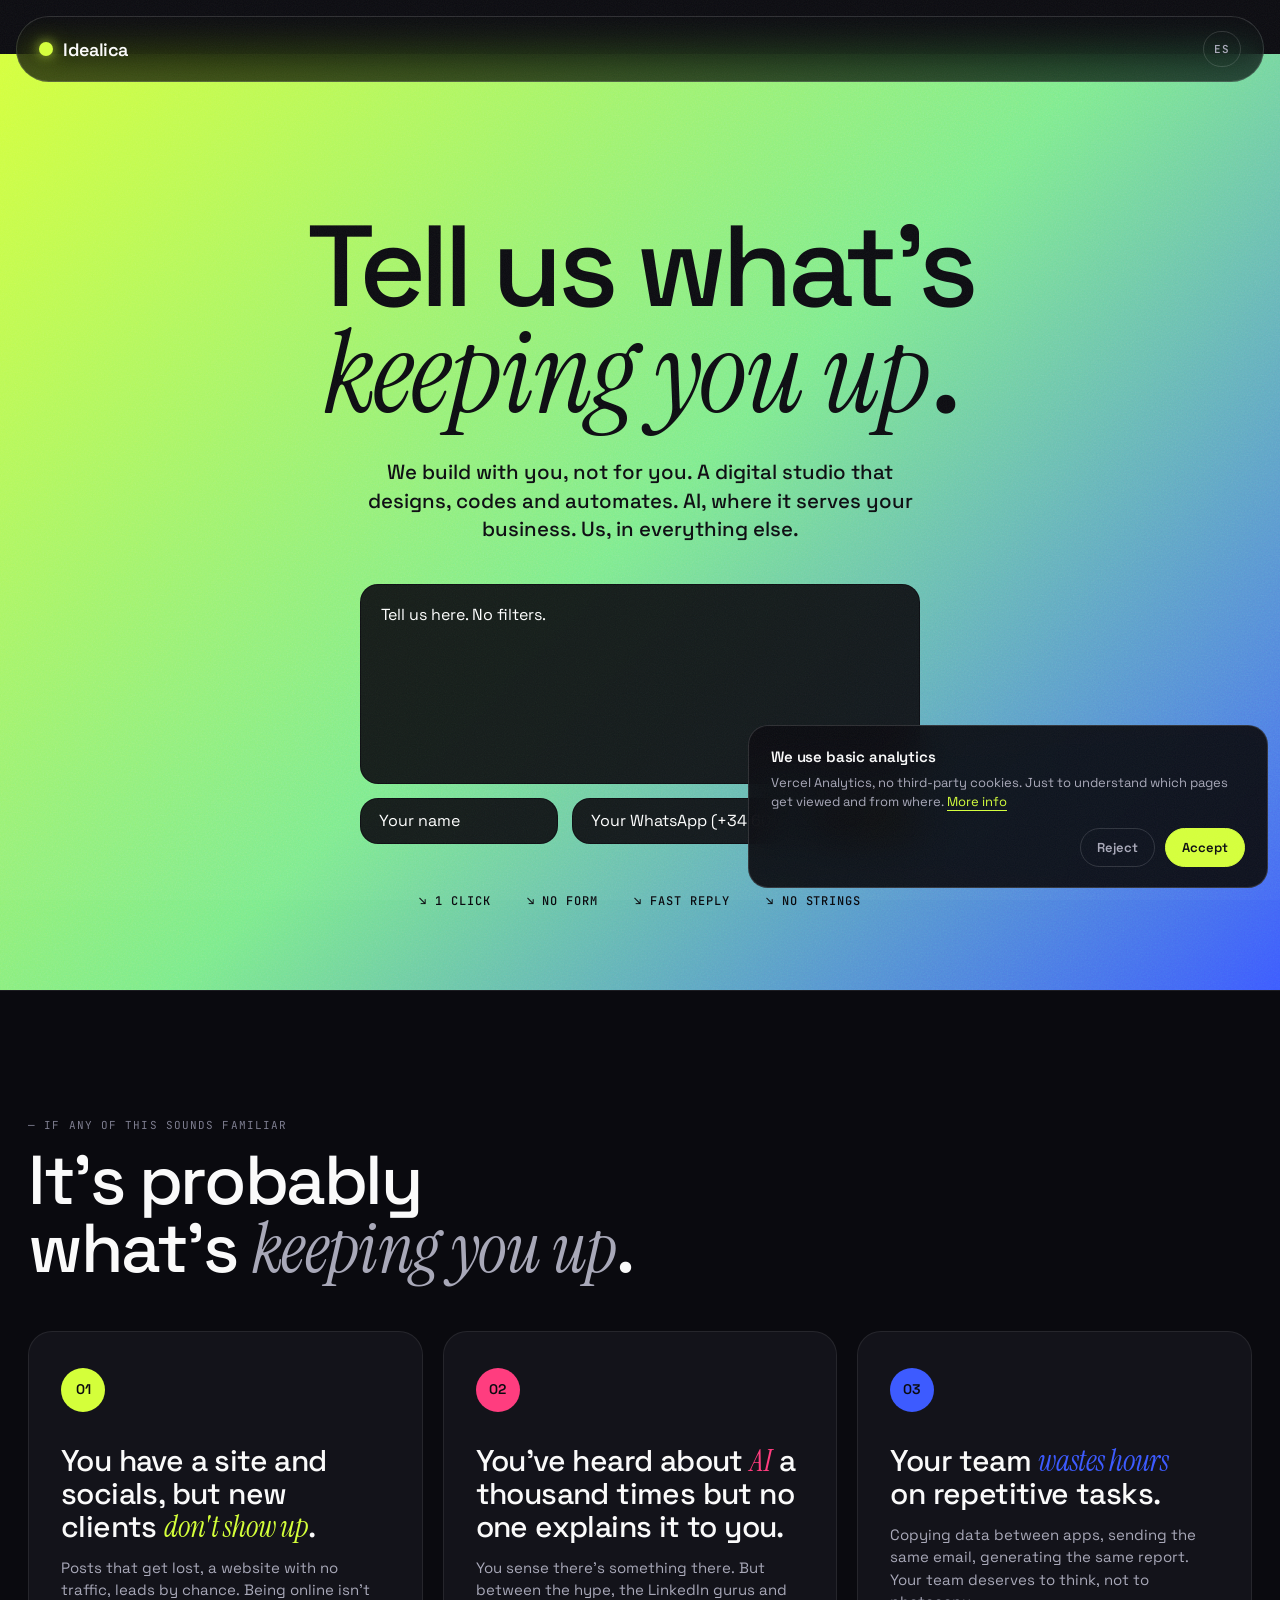
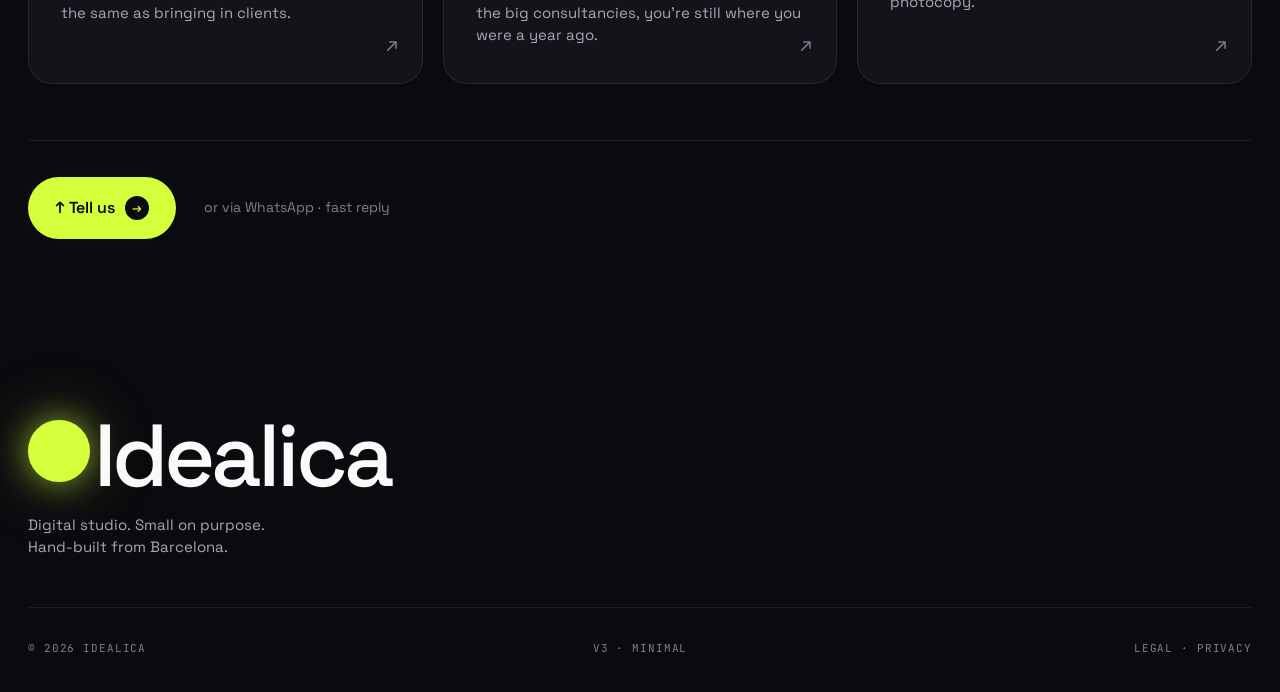
==== commit b5a64f7a: "Drop nav Hablemos CTA and Idealica S.L. from the footer copyright - Nav: removed the WhatsApp CTA pi" ====
--- a/index.html
+++ b/index.html
@@ -74,8 +74,6 @@
   <div class="nav-inner">
     <a class="brand" href="#"><span class="star"></span>Idealica</a>
     <a class="lang-switch" href="/en.html" hreflang="en" aria-label="Switch to English">EN</a>
-    <!-- TODO: replace 34000000000 with your real WhatsApp number (digits only, country code first) -->
-    <a class="nav-cta" href="https://wa.me/34000000000?text=Hola%20Idealica%2C%20me%20gustar%C3%ADa%20hablar%20de%20un%20proyecto." target="_blank" rel="noopener"><span class="dot"></span>Hablemos</a>
   </div>
 </nav>
 
@@ -174,7 +172,7 @@
       </div>
     </div>
     <div class="foot-bot">
-      <span>© 2026 Idealica S.L.</span>
+      <span>© 2026 Idealica</span>
       <span>v3 · minimal</span>
       <span><a href="#" style="color:inherit">Aviso legal</a> · <a href="#" style="color:inherit">Privacidad</a></span>
     </div>
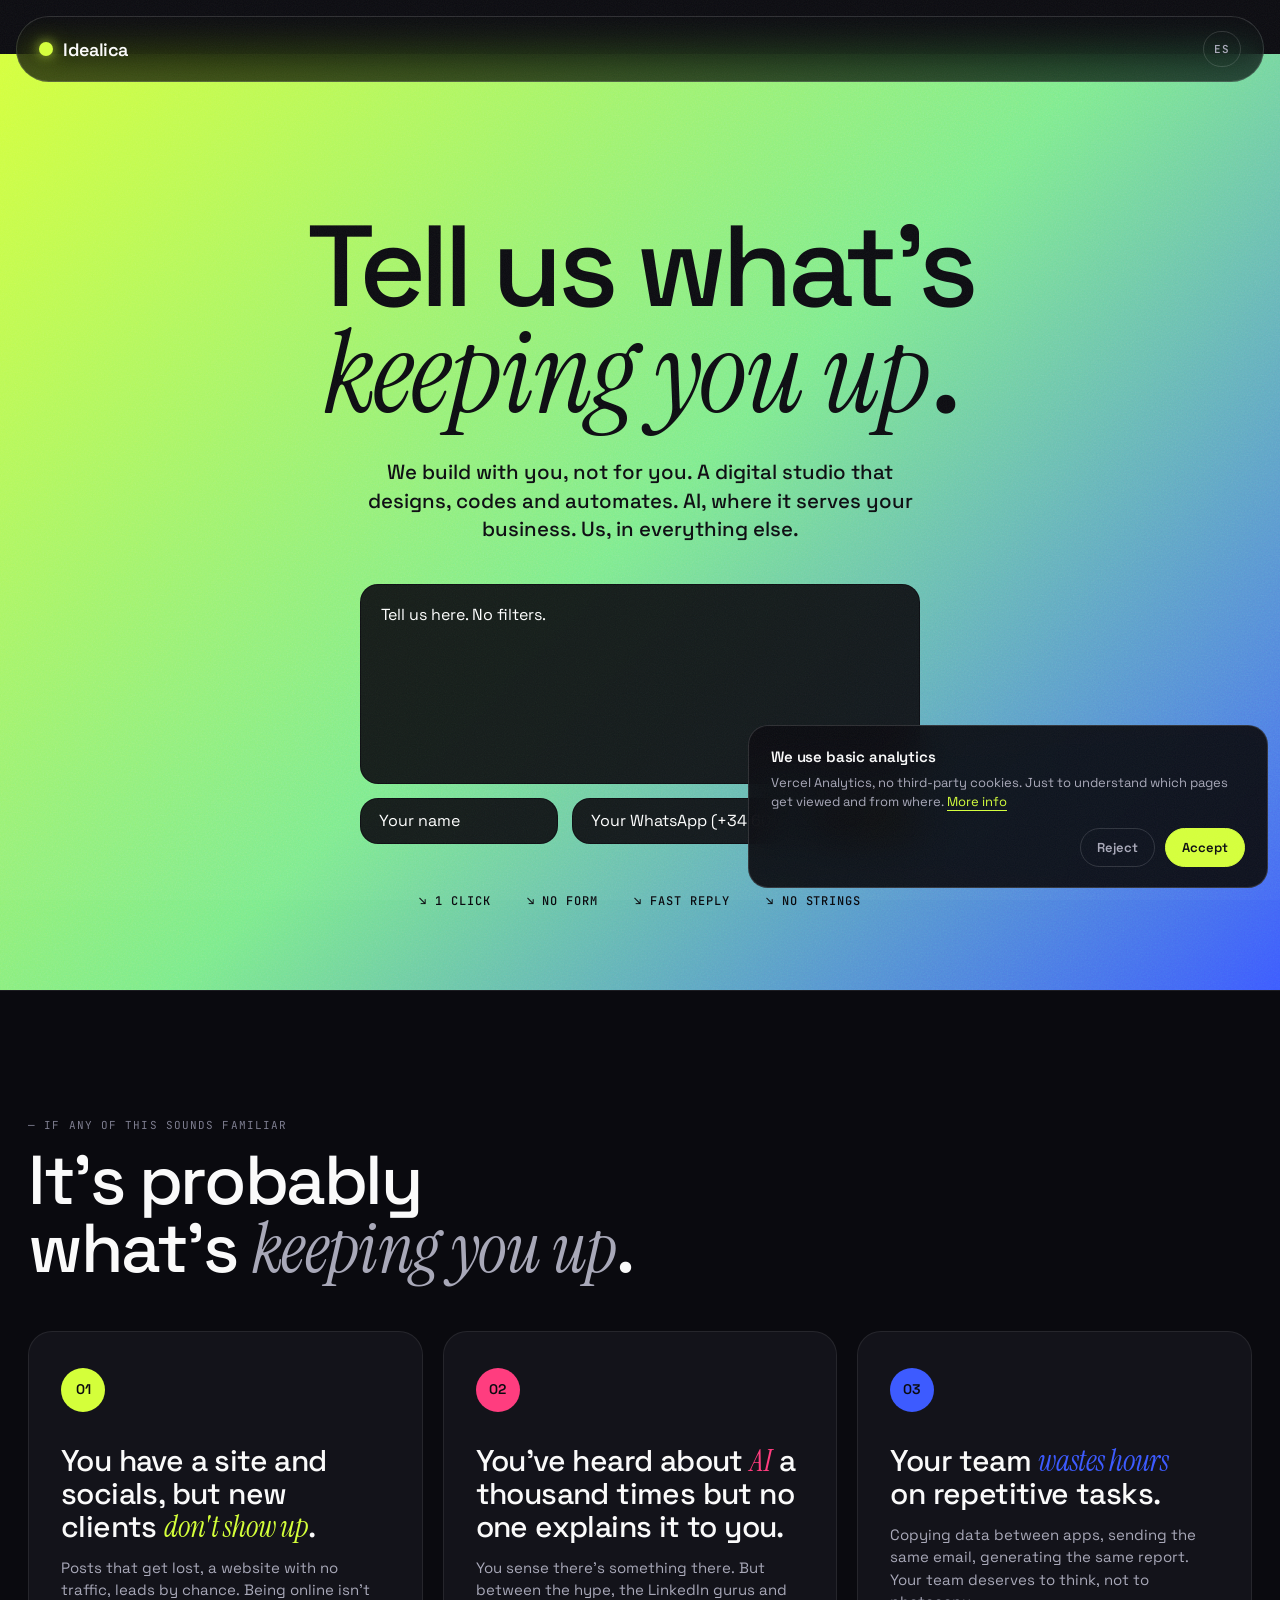
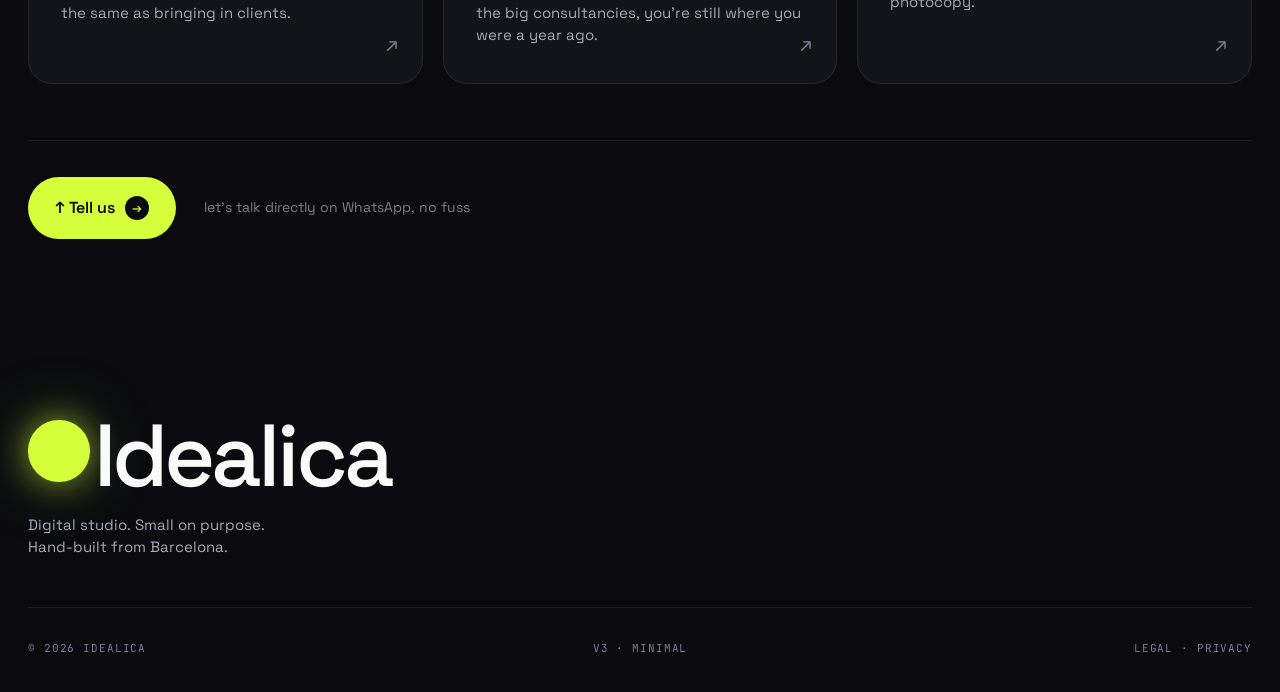
==== commit e51c76ad: "Update WhatsApp note next to the dolores CTA ES: "hablemos directamente por WhatsApp y sin complicac" ====
--- a/index.html
+++ b/index.html
@@ -156,7 +156,7 @@
 
       <div class="qa-foot">
         <a href="#form-cuentanoslo" class="btn btn-primary qa-btn">↑ Cuéntanoslo<span class="arr">→</span></a>
-        <span class="qa-note">o por WhatsApp · respuesta rápida</span>
+        <span class="qa-note">hablemos directamente por WhatsApp y sin complicaciones</span>
       </div>
     </div>
   </section>
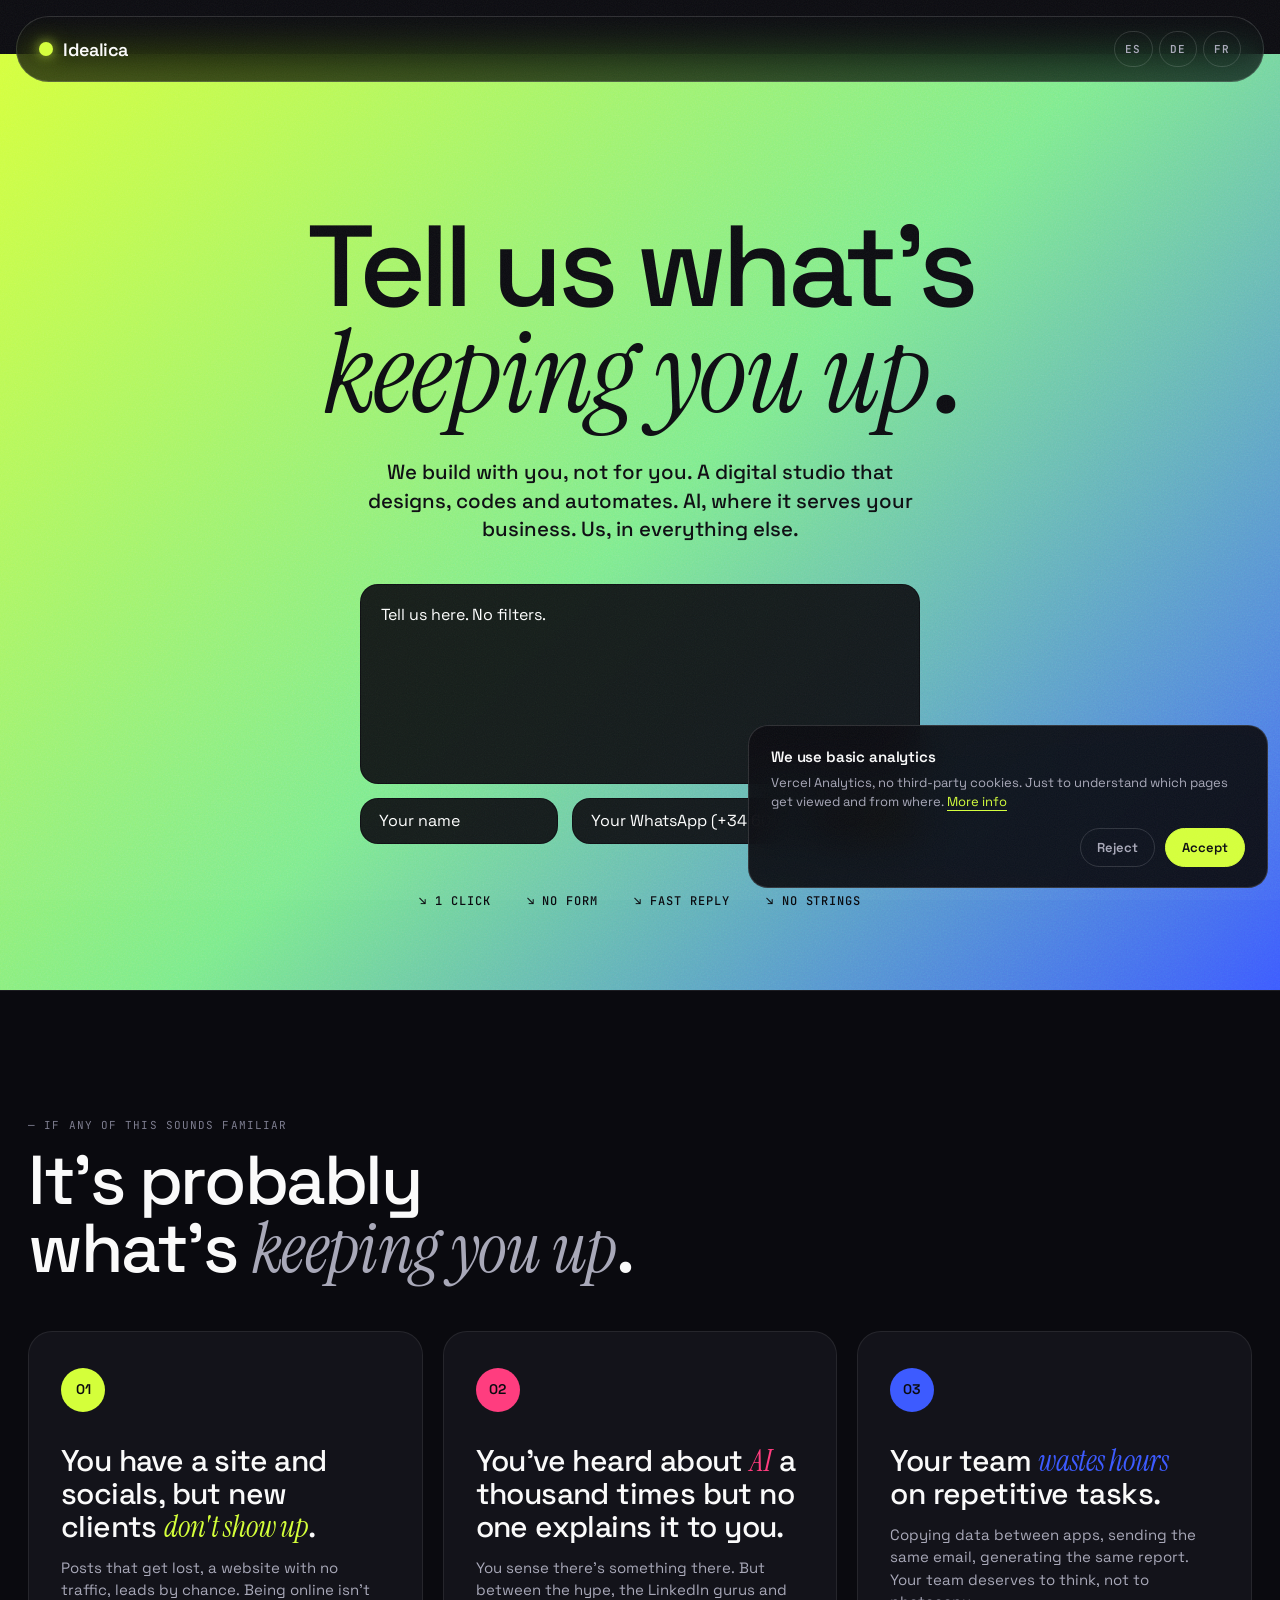
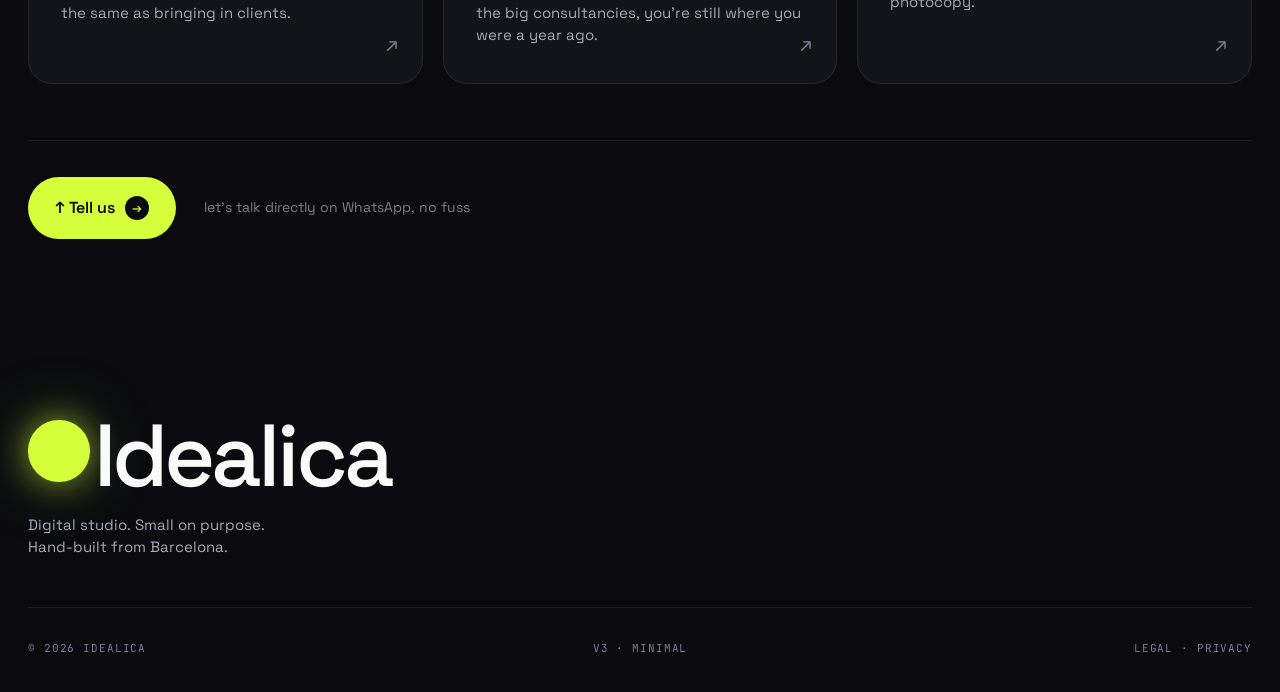
==== commit 45d061e5: "feat(metrics): own funnel tracking from page_view to lead_created - Tabla public.events (RLS: anon i" ====
--- a/index.html
+++ b/index.html
@@ -4,22 +4,26 @@
 <meta charset="utf-8" />
 <meta name="viewport" content="width=device-width, initial-scale=1" />
 <script>
-/* Auto-redirect to /en.html if device language isn't Spanish.
-   Respects user choice (localStorage) and ?lang= override. */
+/* Auto-redirect según idioma del dispositivo, respeta elección manual. */
 (function(){
   try{
     if(new URL(location.href).searchParams.has('lang')) return;
     if(localStorage.getItem('idealica-lang')) return;
     var lang=(navigator.language||'es').slice(0,2).toLowerCase();
-    if(lang!=='es') location.replace('/en.html');
+    var supported={es:'/',en:'/en.html',de:'/de.html',fr:'/fr.html'};
+    if(supported[lang] && lang!=='es'){ location.replace(supported[lang]); return; }
+    if(!supported[lang]){ location.replace('/en.html'); }
   }catch(e){}
 })();
 </script>
 <title>Idealica — Estudio digital en Barcelona</title>
 <meta name="description" content="Cuéntanos qué te quita el sueño. Estudio digital en Barcelona. Respuesta rápida, sin compromiso." />
 <link rel="canonical" href="https://idealica.vercel.app/" />
-<link rel="alternate" hreflang="es" href="https://idealica.vercel.app/" />
-<link rel="alternate" hreflang="en" href="https://idealica.vercel.app/en.html" />
+<link rel="alternate" hreflang="es"        href="https://idealica.vercel.app/" />
+<link rel="alternate" hreflang="en"        href="https://idealica.vercel.app/en.html" />
+<link rel="alternate" hreflang="de"        href="https://idealica.vercel.app/de.html" />
+<link rel="alternate" hreflang="de-AT"     href="https://idealica.vercel.app/de.html" />
+<link rel="alternate" hreflang="fr"        href="https://idealica.vercel.app/fr.html" />
 <link rel="alternate" hreflang="x-default" href="https://idealica.vercel.app/" />
 
 <!-- Open Graph -->
@@ -64,7 +68,7 @@
 <link rel="preconnect" href="https://fonts.googleapis.com" />
 <link rel="preconnect" href="https://fonts.gstatic.com" crossorigin />
 <link href="https://fonts.googleapis.com/css2?family=Instrument+Serif:ital@0;1&family=Space+Grotesk:wght@400;500;600;700&family=JetBrains+Mono:wght@400;500&display=swap" rel="stylesheet" />
-<link rel="stylesheet" href="styles.css?v=5" />
+<link rel="stylesheet" href="styles.css?v=6" />
 </head>
 <body class="page-min">
 
@@ -73,7 +77,11 @@
 <nav class="nav">
   <div class="nav-inner">
     <a class="brand" href="#"><span class="star"></span>Idealica</a>
-    <a class="lang-switch" href="/en.html" hreflang="en" aria-label="Switch to English">EN</a>
+    <div class="lang-switch-group" role="group" aria-label="Idioma">
+      <a class="lang-switch" href="/en.html" hreflang="en" aria-label="Switch to English">EN</a>
+      <a class="lang-switch" href="/de.html" hreflang="de" aria-label="Auf Deutsch ansehen">DE</a>
+      <a class="lang-switch" href="/fr.html" hreflang="fr" aria-label="Voir en français">FR</a>
+    </div>
   </div>
 </nav>
 
@@ -191,6 +199,6 @@
 </div>
 
 <script defer src="/_vercel/insights/script.js" data-analytics></script>
-<script defer src="main.js?v=4"></script>
+<script defer src="main.js?v=5"></script>
 </body>
 </html>
--- a/styles.css
+++ b/styles.css
@@ -824,6 +824,7 @@
 .nav-disclosure[open] .nav-links a[aria-current="true"]{background:var(--bg-3);color:var(--ink)}
 
 /* LANG SWITCHER */
+.lang-switch-group{display:inline-flex;gap:6px;align-items:center}
 .lang-switch{
   display:inline-flex;align-items:center;justify-content:center;
   min-width:36px;height:36px;padding:0 10px;border-radius:999px;
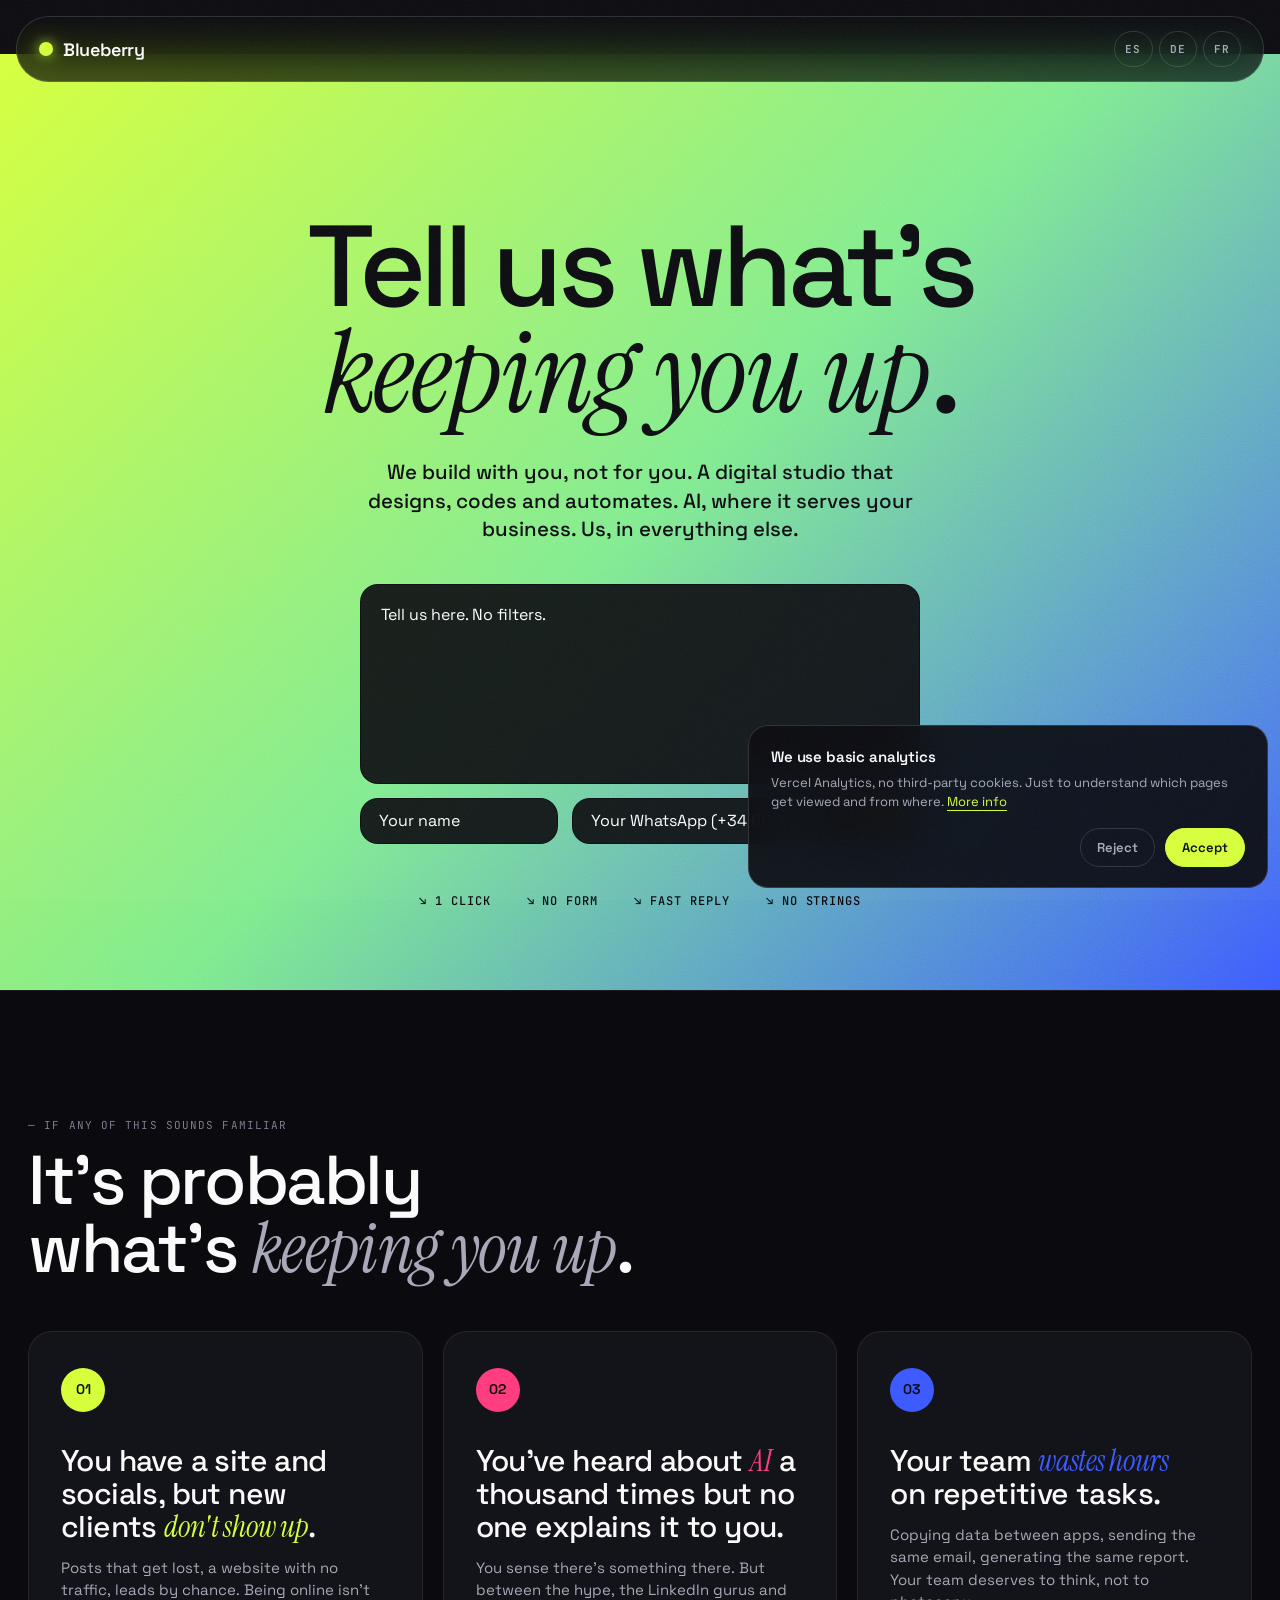
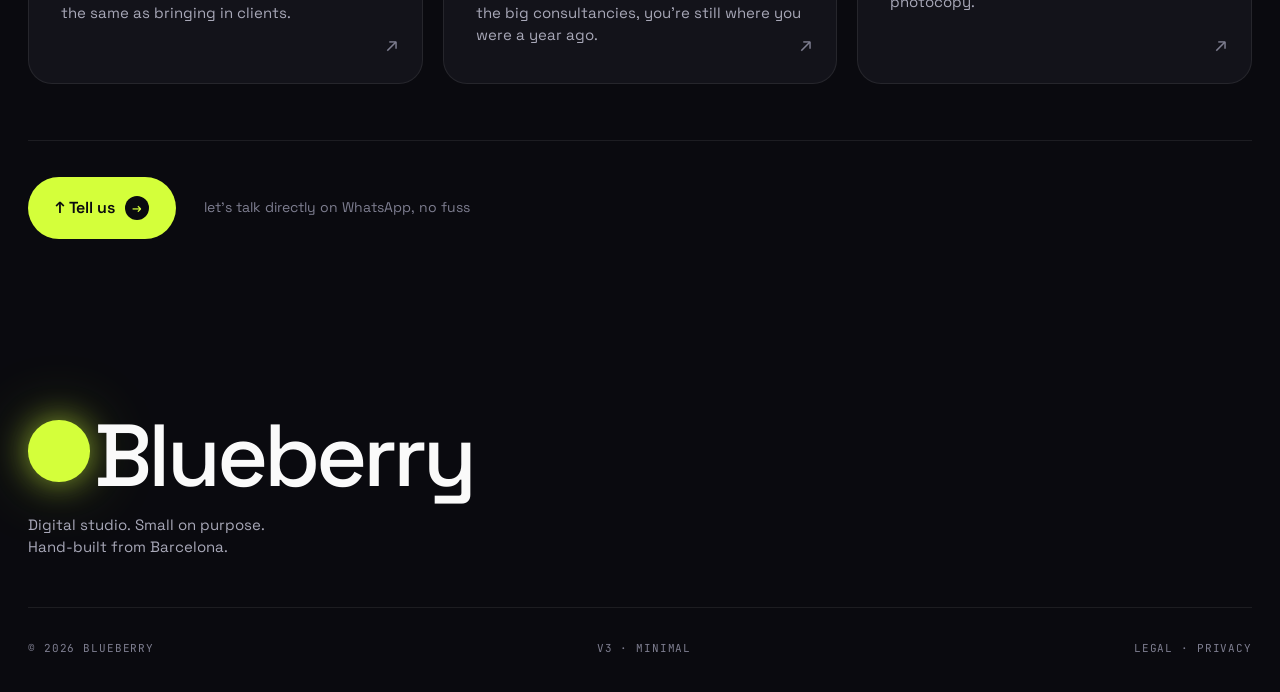
==== commit eb1b6586: "rebrand: Idealica → Blueberry (UI, copy, OG, schema) Cambia el nombre de marca visible en toda la ap" ====
--- a/index.html
+++ b/index.html
@@ -16,7 +16,7 @@
   }catch(e){}
 })();
 </script>
-<title>Idealica — Estudio digital en Barcelona</title>
+<title>Blueberry — Estudio digital en Barcelona</title>
 <meta name="description" content="Cuéntanos qué te quita el sueño. Estudio digital en Barcelona. Respuesta rápida, sin compromiso." />
 <link rel="canonical" href="https://idealica.vercel.app/" />
 <link rel="alternate" hreflang="es"        href="https://idealica.vercel.app/" />
@@ -27,17 +27,17 @@
 <link rel="alternate" hreflang="x-default" href="https://idealica.vercel.app/" />
 
 <!-- Open Graph -->
-<meta property="og:title" content="Idealica — Estudio digital en Barcelona" />
+<meta property="og:title" content="Blueberry — Estudio digital en Barcelona" />
 <meta property="og:description" content="Cuéntanos qué te quita el sueño. Respuesta rápida, sin compromiso." />
 <meta property="og:url" content="https://idealica.vercel.app/" />
 <meta property="og:type" content="website" />
 <meta property="og:image" content="https://idealica.vercel.app/og.svg" />
 <meta property="og:locale" content="es_ES" />
-<meta property="og:site_name" content="Idealica" />
+<meta property="og:site_name" content="Blueberry" />
 
 <!-- Twitter Card -->
 <meta name="twitter:card" content="summary_large_image" />
-<meta name="twitter:title" content="Idealica — Estudio digital en Barcelona" />
+<meta name="twitter:title" content="Blueberry — Estudio digital en Barcelona" />
 <meta name="twitter:description" content="Cuéntanos qué te quita el sueño. Respuesta rápida, sin compromiso." />
 <meta name="twitter:image" content="https://idealica.vercel.app/og.svg" />
 
@@ -46,7 +46,7 @@
 {
   "@context": "https://schema.org",
   "@type": ["Organization", "LocalBusiness"],
-  "name": "Idealica",
+  "name": "Blueberry",
   "url": "https://idealica.vercel.app",
   "email": "hola@idealica.com",
   "logo": "https://idealica.vercel.app/og.svg",
@@ -76,7 +76,7 @@
 
 <nav class="nav">
   <div class="nav-inner">
-    <a class="brand" href="#"><span class="star"></span>Idealica</a>
+    <a class="brand" href="#"><span class="star"></span>Blueberry</a>
     <div class="lang-switch-group" role="group" aria-label="Idioma">
       <a class="lang-switch" href="/en.html" hreflang="en" aria-label="Switch to English">EN</a>
       <a class="lang-switch" href="/de.html" hreflang="de" aria-label="Auf Deutsch ansehen">DE</a>
@@ -175,12 +175,12 @@
   <div class="container">
     <div class="footer-min">
       <div class="footer-brand-block">
-        <div class="foot-brand"><span class="star"></span>Idealica</div>
+        <div class="foot-brand"><span class="star"></span>Blueberry</div>
         <p class="foot-tag">Estudio digital. Pequeño a propósito. Hecho a mano desde Barcelona.</p>
       </div>
     </div>
     <div class="foot-bot">
-      <span>© 2026 Idealica</span>
+      <span>© 2026 Blueberry</span>
       <span>v3 · minimal</span>
       <span><a href="#" style="color:inherit">Aviso legal</a> · <a href="#" style="color:inherit">Privacidad</a></span>
     </div>
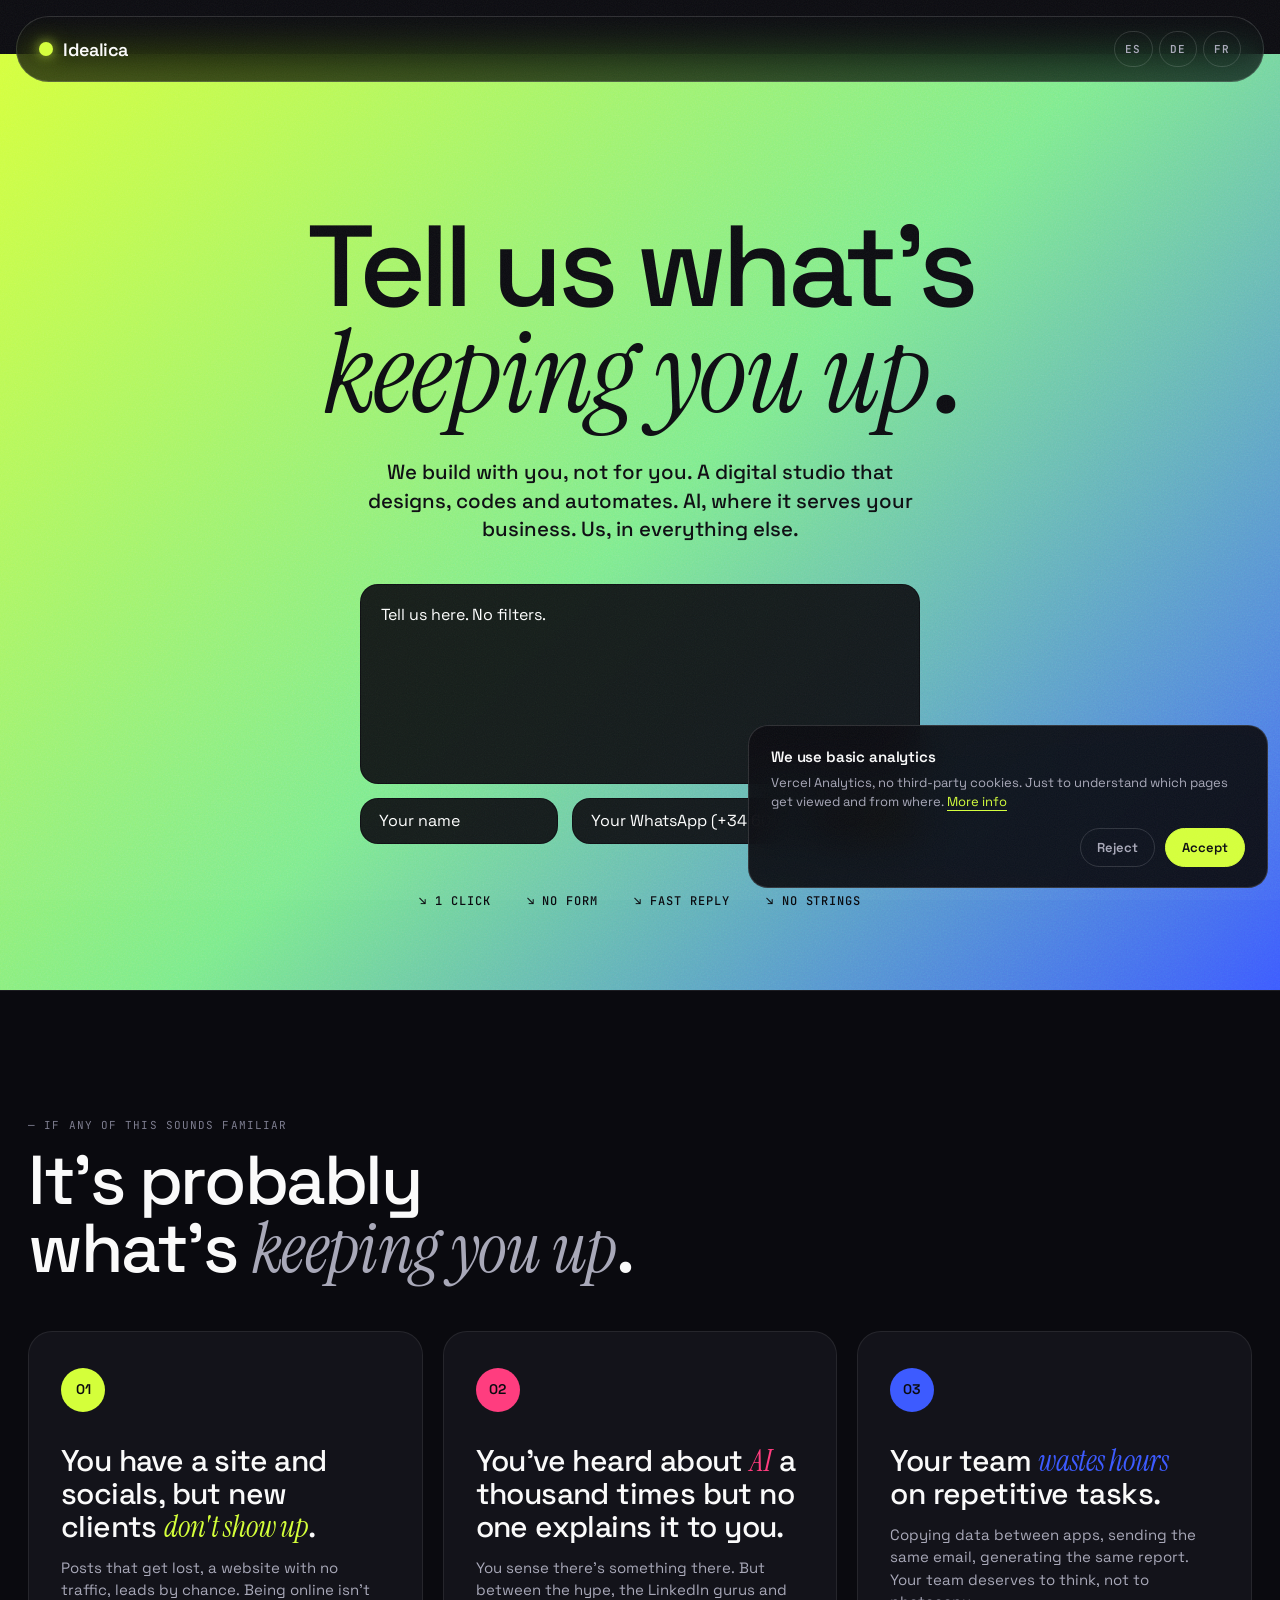
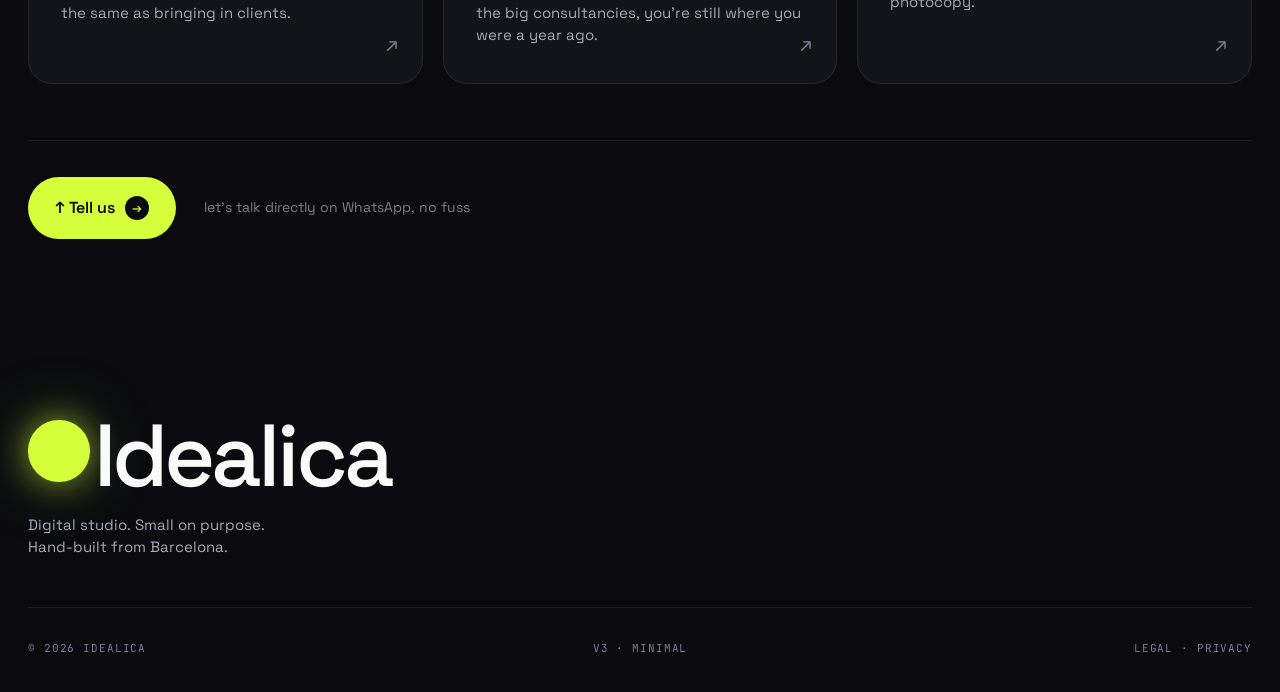
==== commit 02818516: "Revert "rebrand: Idealica → Blueberry (UI, copy, OG, schema)" This reverts commit eb1b6586c9eb0f0f56" ====
--- a/index.html
+++ b/index.html
@@ -16,7 +16,7 @@
   }catch(e){}
 })();
 </script>
-<title>Blueberry — Estudio digital en Barcelona</title>
+<title>Idealica — Estudio digital en Barcelona</title>
 <meta name="description" content="Cuéntanos qué te quita el sueño. Estudio digital en Barcelona. Respuesta rápida, sin compromiso." />
 <link rel="canonical" href="https://idealica.vercel.app/" />
 <link rel="alternate" hreflang="es"        href="https://idealica.vercel.app/" />
@@ -27,17 +27,17 @@
 <link rel="alternate" hreflang="x-default" href="https://idealica.vercel.app/" />
 
 <!-- Open Graph -->
-<meta property="og:title" content="Blueberry — Estudio digital en Barcelona" />
+<meta property="og:title" content="Idealica — Estudio digital en Barcelona" />
 <meta property="og:description" content="Cuéntanos qué te quita el sueño. Respuesta rápida, sin compromiso." />
 <meta property="og:url" content="https://idealica.vercel.app/" />
 <meta property="og:type" content="website" />
 <meta property="og:image" content="https://idealica.vercel.app/og.svg" />
 <meta property="og:locale" content="es_ES" />
-<meta property="og:site_name" content="Blueberry" />
+<meta property="og:site_name" content="Idealica" />
 
 <!-- Twitter Card -->
 <meta name="twitter:card" content="summary_large_image" />
-<meta name="twitter:title" content="Blueberry — Estudio digital en Barcelona" />
+<meta name="twitter:title" content="Idealica — Estudio digital en Barcelona" />
 <meta name="twitter:description" content="Cuéntanos qué te quita el sueño. Respuesta rápida, sin compromiso." />
 <meta name="twitter:image" content="https://idealica.vercel.app/og.svg" />
 
@@ -46,7 +46,7 @@
 {
   "@context": "https://schema.org",
   "@type": ["Organization", "LocalBusiness"],
-  "name": "Blueberry",
+  "name": "Idealica",
   "url": "https://idealica.vercel.app",
   "email": "hola@idealica.com",
   "logo": "https://idealica.vercel.app/og.svg",
@@ -76,7 +76,7 @@
 
 <nav class="nav">
   <div class="nav-inner">
-    <a class="brand" href="#"><span class="star"></span>Blueberry</a>
+    <a class="brand" href="#"><span class="star"></span>Idealica</a>
     <div class="lang-switch-group" role="group" aria-label="Idioma">
       <a class="lang-switch" href="/en.html" hreflang="en" aria-label="Switch to English">EN</a>
       <a class="lang-switch" href="/de.html" hreflang="de" aria-label="Auf Deutsch ansehen">DE</a>
@@ -175,12 +175,12 @@
   <div class="container">
     <div class="footer-min">
       <div class="footer-brand-block">
-        <div class="foot-brand"><span class="star"></span>Blueberry</div>
+        <div class="foot-brand"><span class="star"></span>Idealica</div>
         <p class="foot-tag">Estudio digital. Pequeño a propósito. Hecho a mano desde Barcelona.</p>
       </div>
     </div>
     <div class="foot-bot">
-      <span>© 2026 Blueberry</span>
+      <span>© 2026 Idealica</span>
       <span>v3 · minimal</span>
       <span><a href="#" style="color:inherit">Aviso legal</a> · <a href="#" style="color:inherit">Privacidad</a></span>
     </div>
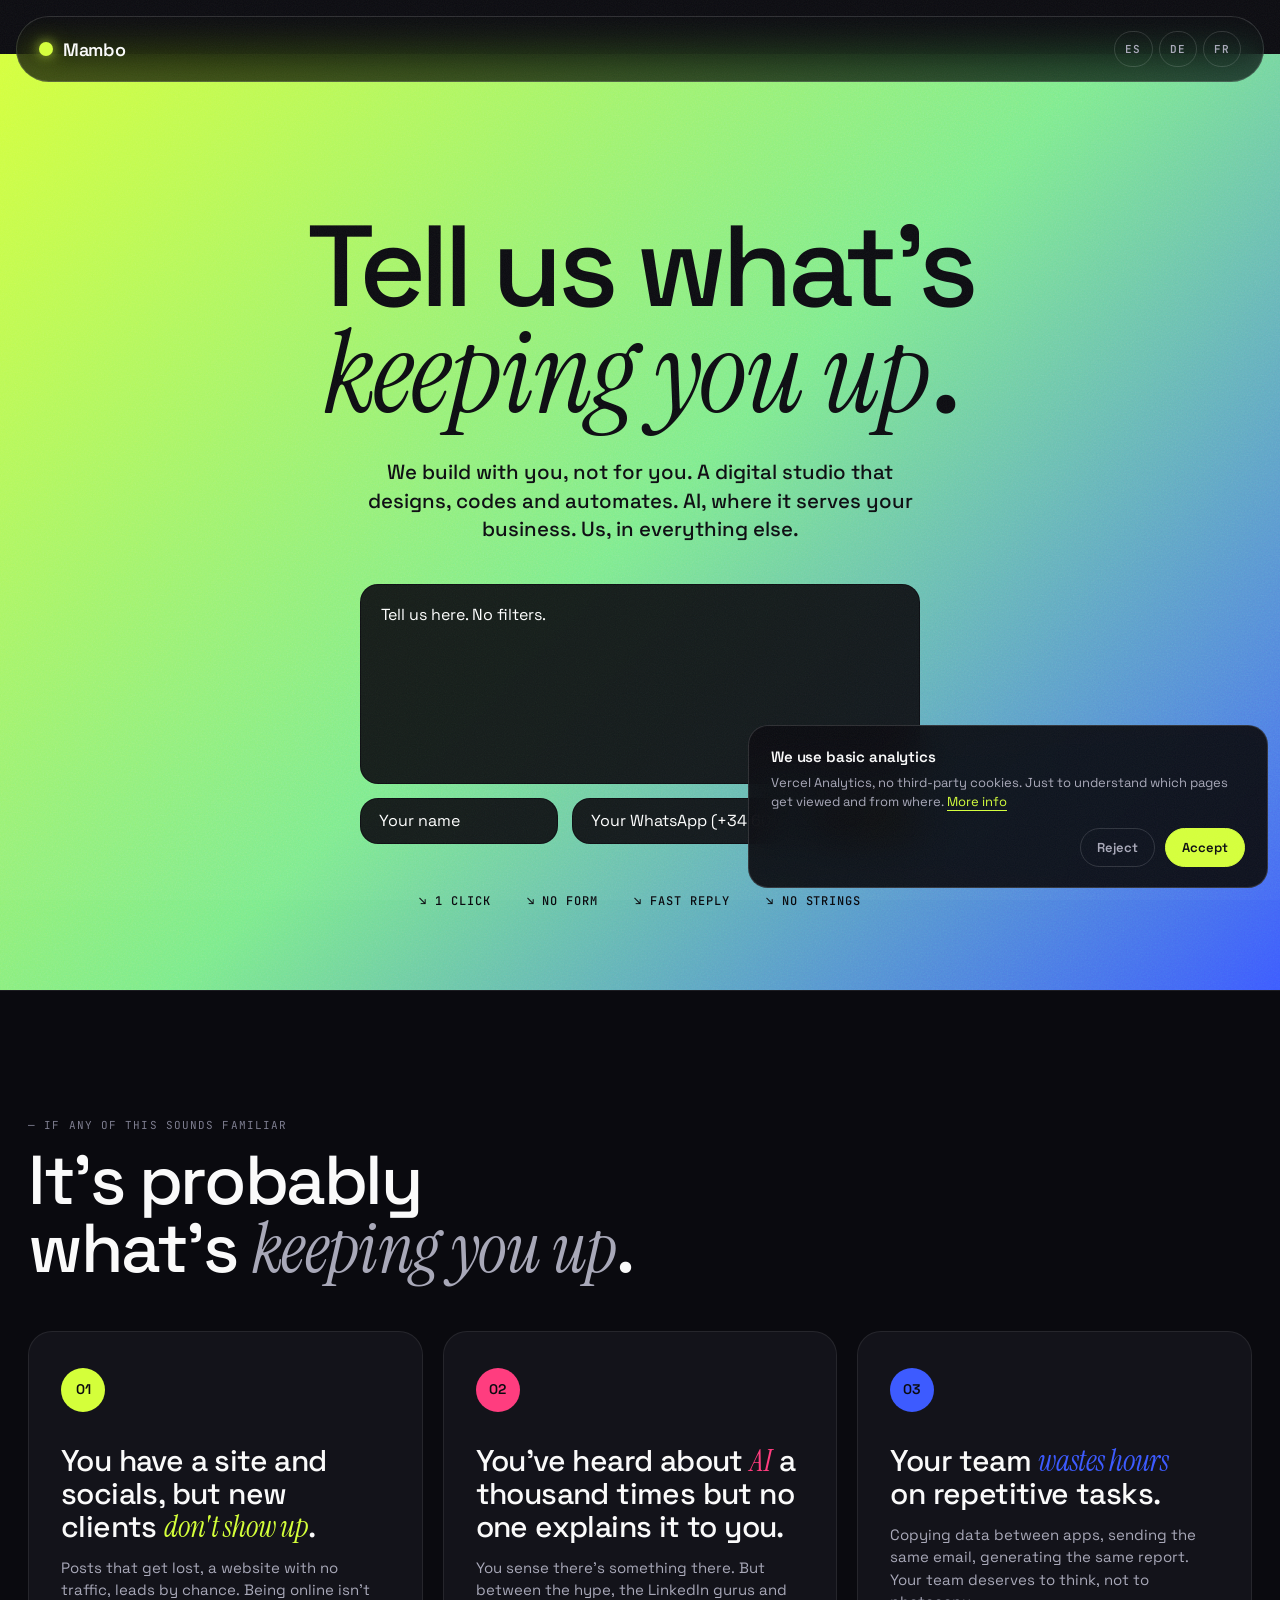
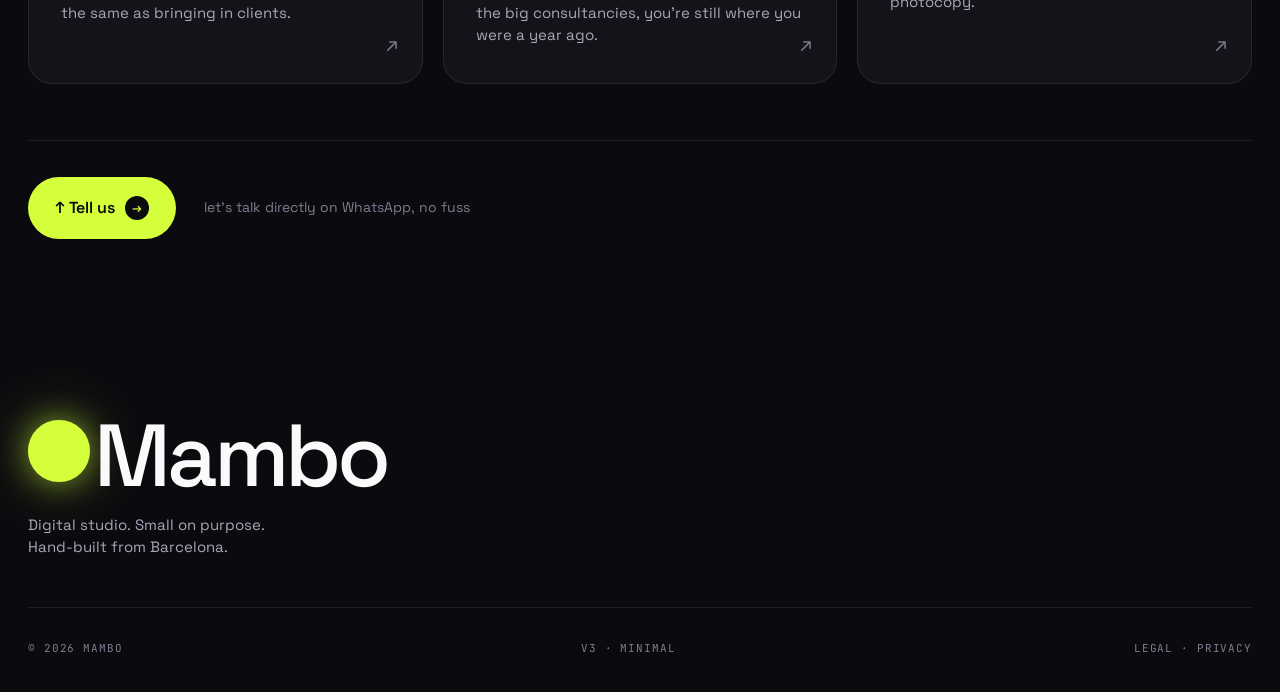
==== commit d73e5043: "rebrand: Idealica → Mambo (UI, copy, OG, schema) Cambia el nombre visible en toda la app: - Landings" ====
--- a/index.html
+++ b/index.html
@@ -16,7 +16,7 @@
   }catch(e){}
 })();
 </script>
-<title>Idealica — Estudio digital en Barcelona</title>
+<title>Mambo — Estudio digital en Barcelona</title>
 <meta name="description" content="Cuéntanos qué te quita el sueño. Estudio digital en Barcelona. Respuesta rápida, sin compromiso." />
 <link rel="canonical" href="https://idealica.vercel.app/" />
 <link rel="alternate" hreflang="es"        href="https://idealica.vercel.app/" />
@@ -27,17 +27,17 @@
 <link rel="alternate" hreflang="x-default" href="https://idealica.vercel.app/" />
 
 <!-- Open Graph -->
-<meta property="og:title" content="Idealica — Estudio digital en Barcelona" />
+<meta property="og:title" content="Mambo — Estudio digital en Barcelona" />
 <meta property="og:description" content="Cuéntanos qué te quita el sueño. Respuesta rápida, sin compromiso." />
 <meta property="og:url" content="https://idealica.vercel.app/" />
 <meta property="og:type" content="website" />
 <meta property="og:image" content="https://idealica.vercel.app/og.svg" />
 <meta property="og:locale" content="es_ES" />
-<meta property="og:site_name" content="Idealica" />
+<meta property="og:site_name" content="Mambo" />
 
 <!-- Twitter Card -->
 <meta name="twitter:card" content="summary_large_image" />
-<meta name="twitter:title" content="Idealica — Estudio digital en Barcelona" />
+<meta name="twitter:title" content="Mambo — Estudio digital en Barcelona" />
 <meta name="twitter:description" content="Cuéntanos qué te quita el sueño. Respuesta rápida, sin compromiso." />
 <meta name="twitter:image" content="https://idealica.vercel.app/og.svg" />
 
@@ -46,7 +46,7 @@
 {
   "@context": "https://schema.org",
   "@type": ["Organization", "LocalBusiness"],
-  "name": "Idealica",
+  "name": "Mambo",
   "url": "https://idealica.vercel.app",
   "email": "hola@idealica.com",
   "logo": "https://idealica.vercel.app/og.svg",
@@ -76,7 +76,7 @@
 
 <nav class="nav">
   <div class="nav-inner">
-    <a class="brand" href="#"><span class="star"></span>Idealica</a>
+    <a class="brand" href="#"><span class="star"></span>Mambo</a>
     <div class="lang-switch-group" role="group" aria-label="Idioma">
       <a class="lang-switch" href="/en.html" hreflang="en" aria-label="Switch to English">EN</a>
       <a class="lang-switch" href="/de.html" hreflang="de" aria-label="Auf Deutsch ansehen">DE</a>
@@ -175,12 +175,12 @@
   <div class="container">
     <div class="footer-min">
       <div class="footer-brand-block">
-        <div class="foot-brand"><span class="star"></span>Idealica</div>
+        <div class="foot-brand"><span class="star"></span>Mambo</div>
         <p class="foot-tag">Estudio digital. Pequeño a propósito. Hecho a mano desde Barcelona.</p>
       </div>
     </div>
     <div class="foot-bot">
-      <span>© 2026 Idealica</span>
+      <span>© 2026 Mambo</span>
       <span>v3 · minimal</span>
       <span><a href="#" style="color:inherit">Aviso legal</a> · <a href="#" style="color:inherit">Privacidad</a></span>
     </div>
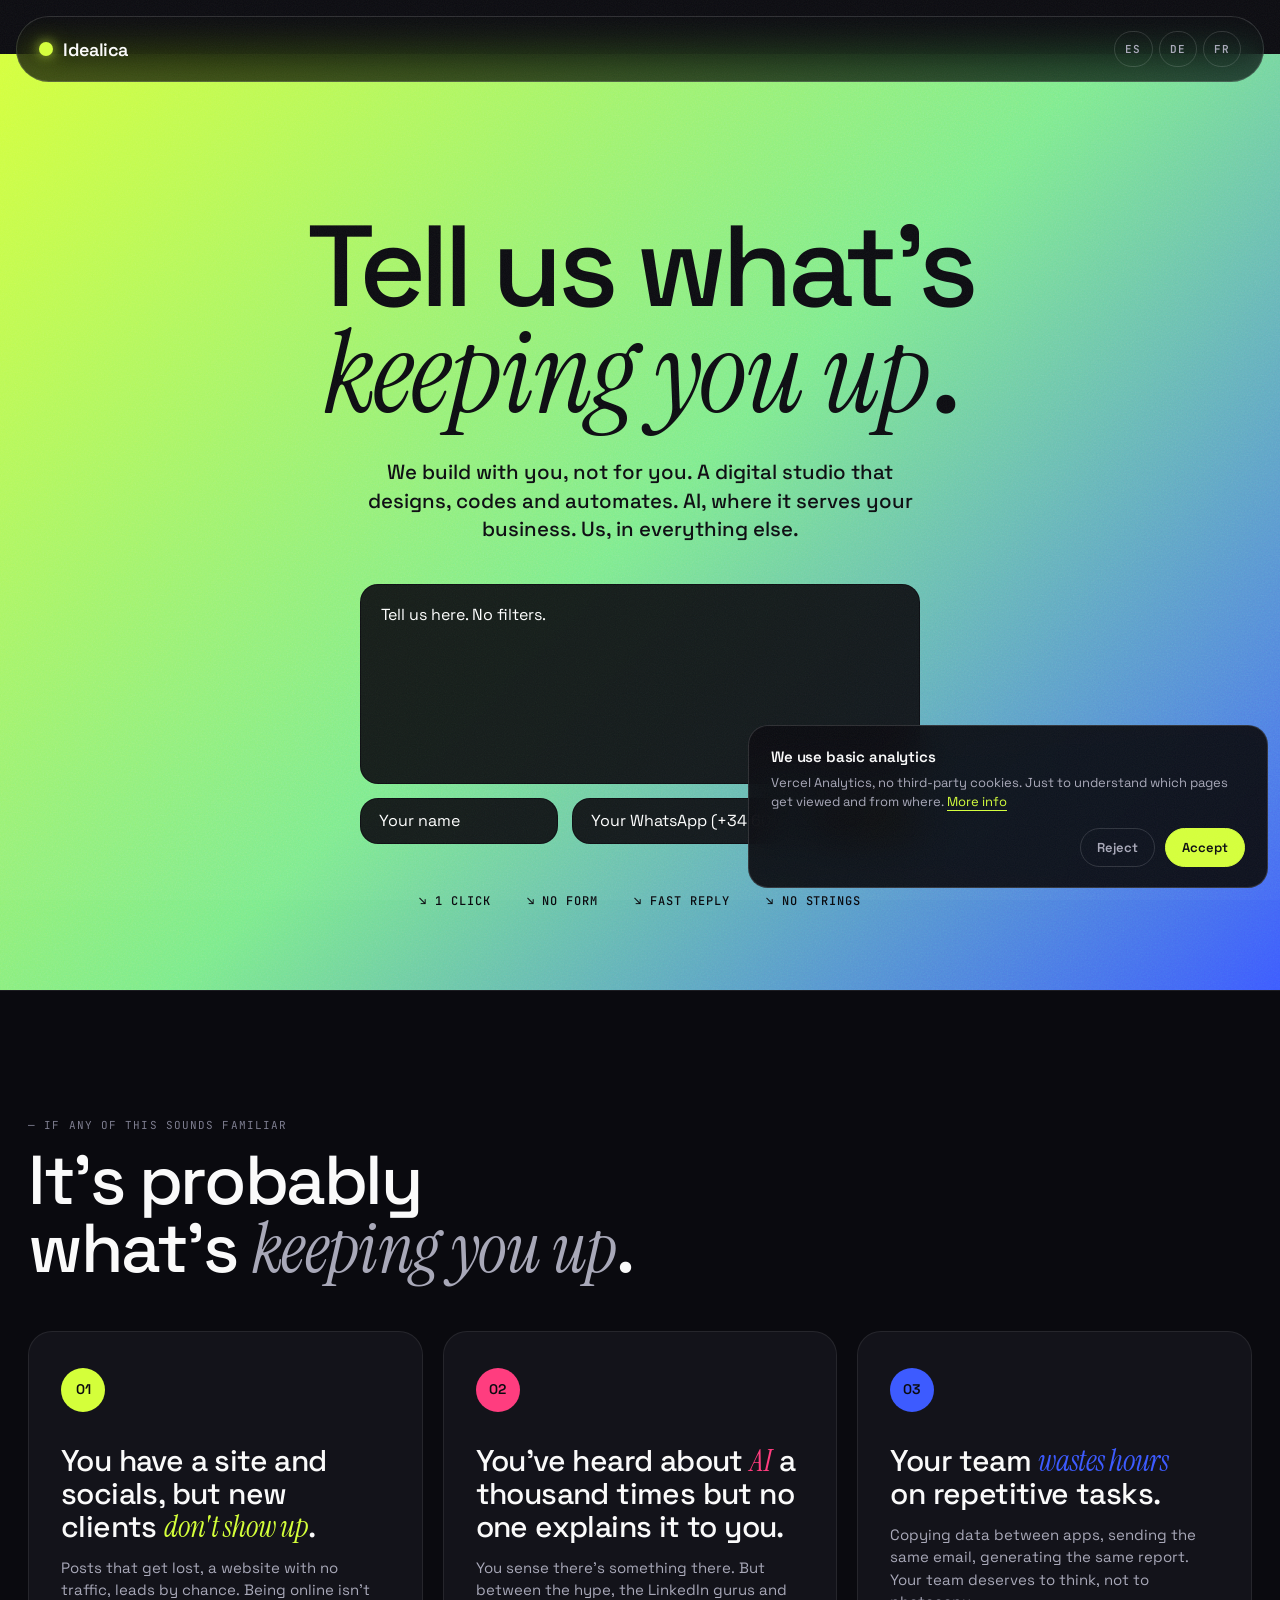
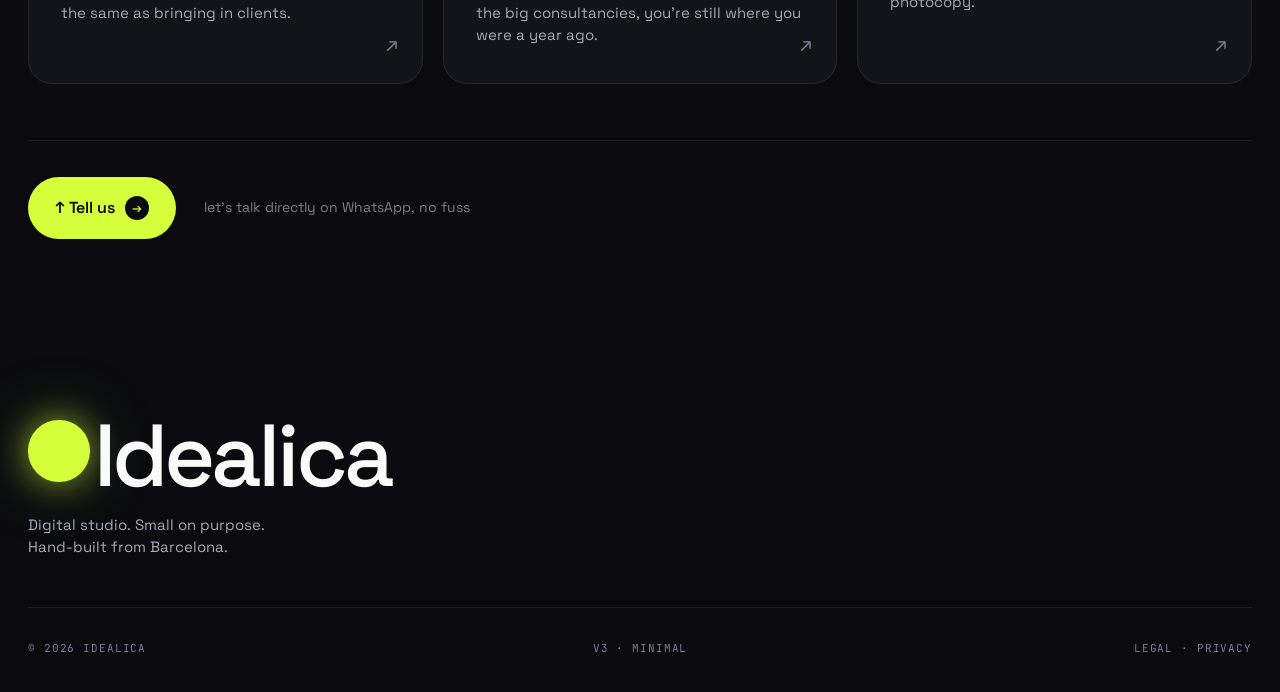
==== commit ea12079b: "Revert "rebrand: Idealica → Mambo (UI, copy, OG, schema)" This reverts commit d73e5043656de41ee6d6f7" ====
--- a/index.html
+++ b/index.html
@@ -16,7 +16,7 @@
   }catch(e){}
 })();
 </script>
-<title>Mambo — Estudio digital en Barcelona</title>
+<title>Idealica — Estudio digital en Barcelona</title>
 <meta name="description" content="Cuéntanos qué te quita el sueño. Estudio digital en Barcelona. Respuesta rápida, sin compromiso." />
 <link rel="canonical" href="https://idealica.vercel.app/" />
 <link rel="alternate" hreflang="es"        href="https://idealica.vercel.app/" />
@@ -27,17 +27,17 @@
 <link rel="alternate" hreflang="x-default" href="https://idealica.vercel.app/" />
 
 <!-- Open Graph -->
-<meta property="og:title" content="Mambo — Estudio digital en Barcelona" />
+<meta property="og:title" content="Idealica — Estudio digital en Barcelona" />
 <meta property="og:description" content="Cuéntanos qué te quita el sueño. Respuesta rápida, sin compromiso." />
 <meta property="og:url" content="https://idealica.vercel.app/" />
 <meta property="og:type" content="website" />
 <meta property="og:image" content="https://idealica.vercel.app/og.svg" />
 <meta property="og:locale" content="es_ES" />
-<meta property="og:site_name" content="Mambo" />
+<meta property="og:site_name" content="Idealica" />
 
 <!-- Twitter Card -->
 <meta name="twitter:card" content="summary_large_image" />
-<meta name="twitter:title" content="Mambo — Estudio digital en Barcelona" />
+<meta name="twitter:title" content="Idealica — Estudio digital en Barcelona" />
 <meta name="twitter:description" content="Cuéntanos qué te quita el sueño. Respuesta rápida, sin compromiso." />
 <meta name="twitter:image" content="https://idealica.vercel.app/og.svg" />
 
@@ -46,7 +46,7 @@
 {
   "@context": "https://schema.org",
   "@type": ["Organization", "LocalBusiness"],
-  "name": "Mambo",
+  "name": "Idealica",
   "url": "https://idealica.vercel.app",
   "email": "hola@idealica.com",
   "logo": "https://idealica.vercel.app/og.svg",
@@ -76,7 +76,7 @@
 
 <nav class="nav">
   <div class="nav-inner">
-    <a class="brand" href="#"><span class="star"></span>Mambo</a>
+    <a class="brand" href="#"><span class="star"></span>Idealica</a>
     <div class="lang-switch-group" role="group" aria-label="Idioma">
       <a class="lang-switch" href="/en.html" hreflang="en" aria-label="Switch to English">EN</a>
       <a class="lang-switch" href="/de.html" hreflang="de" aria-label="Auf Deutsch ansehen">DE</a>
@@ -175,12 +175,12 @@
   <div class="container">
     <div class="footer-min">
       <div class="footer-brand-block">
-        <div class="foot-brand"><span class="star"></span>Mambo</div>
+        <div class="foot-brand"><span class="star"></span>Idealica</div>
         <p class="foot-tag">Estudio digital. Pequeño a propósito. Hecho a mano desde Barcelona.</p>
       </div>
     </div>
     <div class="foot-bot">
-      <span>© 2026 Mambo</span>
+      <span>© 2026 Idealica</span>
       <span>v3 · minimal</span>
       <span><a href="#" style="color:inherit">Aviso legal</a> · <a href="#" style="color:inherit">Privacidad</a></span>
     </div>
